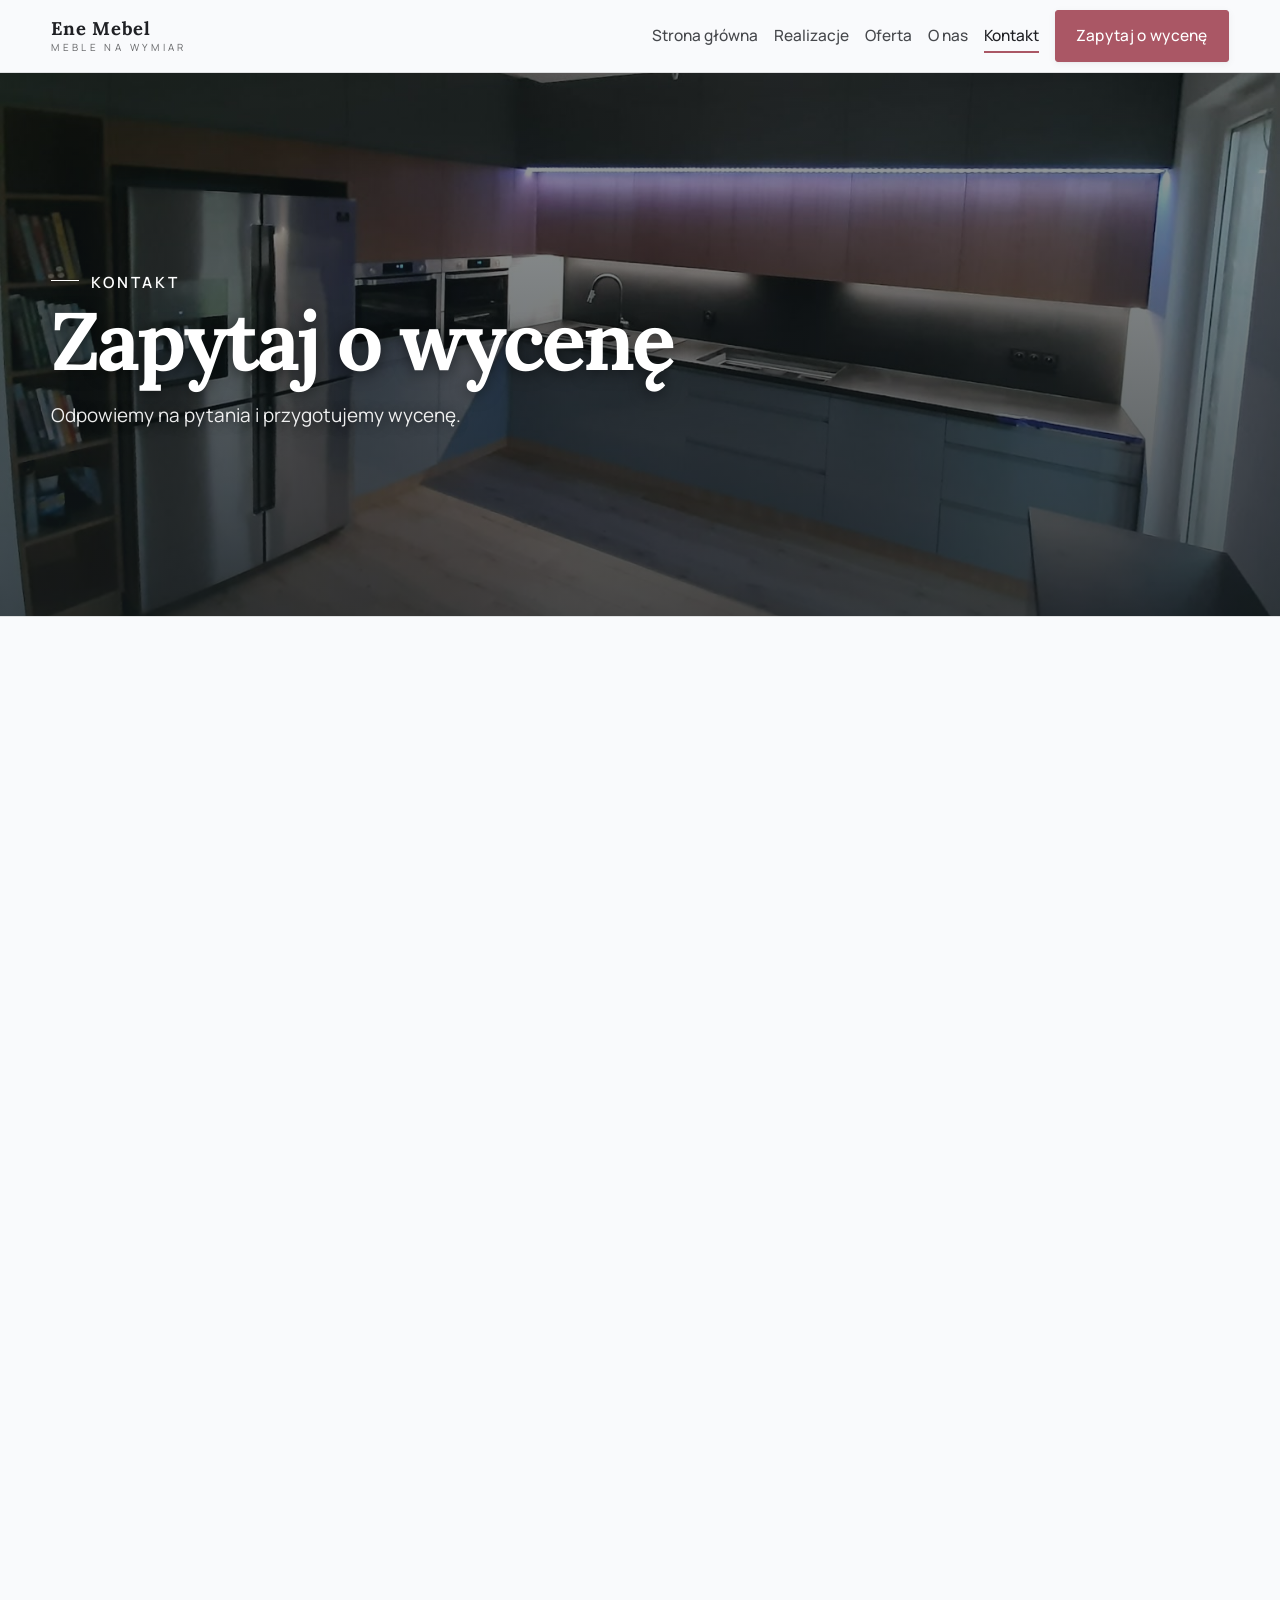
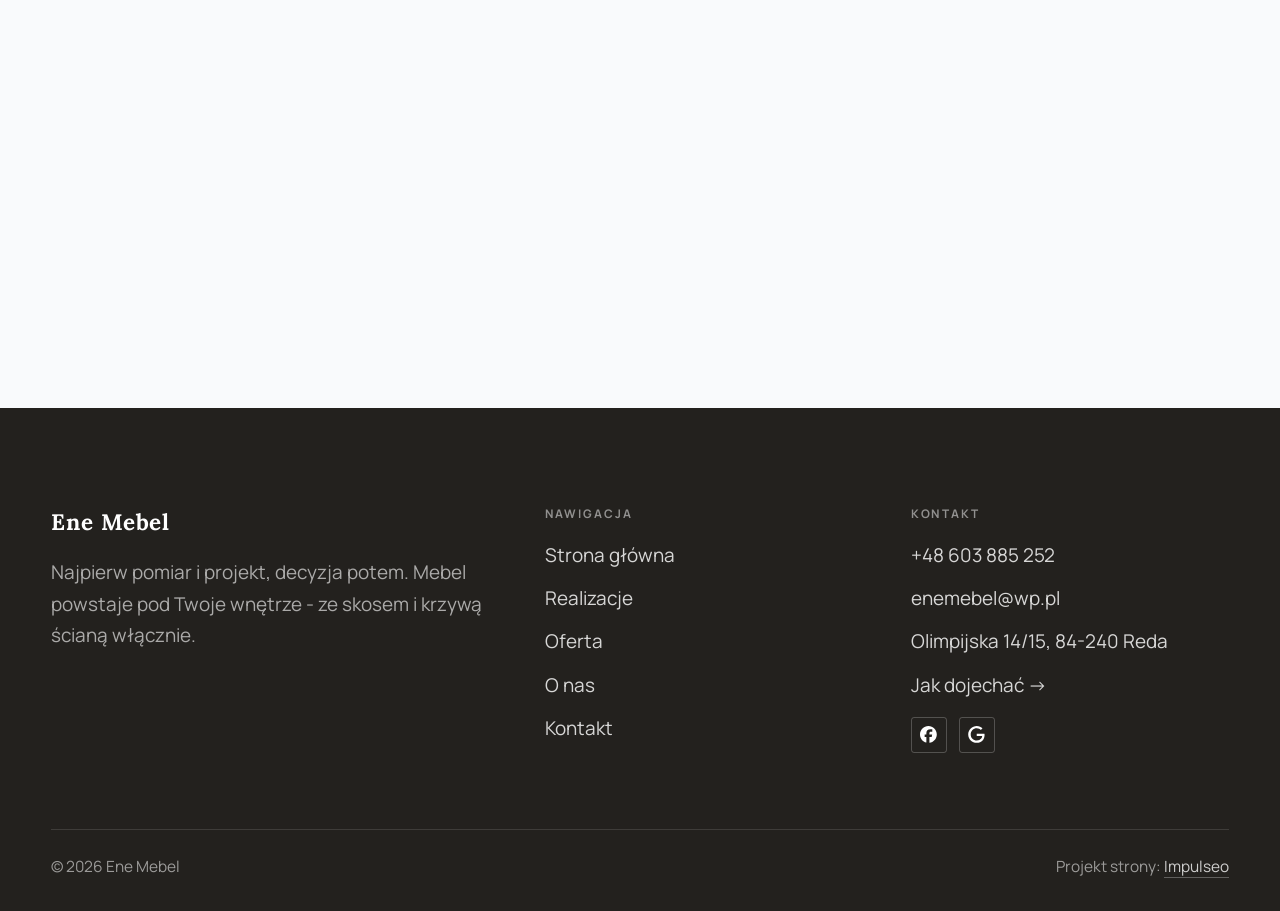
==== kontakt.html @ 464fe520 "Strona demo: ene-mebel" ====
<!DOCTYPE html>
<html lang="pl">
<head>
<meta charset="UTF-8">
<meta name="viewport" content="width=device-width, initial-scale=1.0">
<title>Kontakt - Ene Mebel</title>
<meta name="description" content="Kontakt Ene Mebel - Olimpijska 14/15, 84-240 Reda">
<link rel="canonical" href="https://kris20032.github.io/ene-mebel/kontakt.html">
<meta name="robots" content="noindex, nofollow">
<meta property="og:type" content="website">
<meta property="og:locale" content="pl_PL">
<meta property="og:site_name" content="Ene Mebel">
<meta property="og:title" content="Kontakt - Ene Mebel">
<meta property="og:description" content="Kontakt Ene Mebel - Olimpijska 14/15, 84-240 Reda">
<meta property="og:url" content="https://kris20032.github.io/ene-mebel/kontakt.html">
<meta property="og:image" content="https://kris20032.github.io/ene-mebel/img/og.jpg">
<meta property="og:image:width" content="1200">
<meta property="og:image:height" content="630">
<meta name="twitter:card" content="summary_large_image">
<link rel="preconnect" href="https://fonts.googleapis.com">
<link rel="preconnect" href="https://fonts.gstatic.com" crossorigin>
<link href="https://fonts.googleapis.com/css2?family=Lora:wght@500;600;700&family=Manrope:wght@400;500;600&display=swap" rel="stylesheet">
<link rel="stylesheet" href="assets/styles.css?v=919bf68e">
</head>
<body>

<header class="nav">
  <div class="wrap nav-inner">
    <a class="brand" href="index.html"><span class="name">Ene Mebel</span><span class="sub">Meble na wymiar</span></a>
    <nav class="nav-links">
      <a href="index.html">Strona główna</a>
      <a href="realizacje.html">Realizacje</a>
      <a href="oferta.html">Oferta</a>
      <a href="o-nas.html">O nas</a>
      <a href="kontakt.html" class="active" aria-current="page">Kontakt</a>
      <a href="kontakt.html" class="btn btn-accent">Zapytaj o wycenę</a>
    </nav>
    <button class="nav-toggle" aria-label="Menu"><span></span><span></span><span></span></button>
  </div>
</header>

<main>
<section class="pagehead">
  <img src="img/g4.jpg" alt="Ene Mebel - Zapytaj o wycenę" width="1556" height="1072" decoding="async">
  <div class="wrap">
    <span class="eyebrow">Kontakt</span>
    <h1>Zapytaj o wycenę</h1>
    <p>Odpowiemy na pytania i przygotujemy wycenę.</p>
  </div>
</section>
<section>
  <div class="wrap contact-grid">
    <div class="reveal">
      <span class="eyebrow">Dane kontaktowe</span>
      <h2 style="margin:var(--space-4) 0 var(--space-6)">Ene Mebel</h2>
      <div class="info-list">
        <div class="info-row"><div class="ic"><svg class="ico-tel" width="16" height="16" viewBox="0 0 24 24" fill="none" aria-hidden="true"><path d="M6.6 10.8a15.5 15.5 0 0 0 6.6 6.6l2.2-2.2a1 1 0 0 1 1-.24 11.4 11.4 0 0 0 3.6.58 1 1 0 0 1 1 1V20a1 1 0 0 1-1 1A17 17 0 0 1 3 4a1 1 0 0 1 1-1h3.5a1 1 0 0 1 1 1c0 1.25.2 2.46.58 3.6a1 1 0 0 1-.25 1l-2.23 2.2Z" fill="currentColor"/></svg></div><div><div class="lbl">Telefon</div><a class="val" href="tel:+48603885252">+48 603 885 252</a></div></div>
        <div class="info-row"><div class="ic"><svg class="ico-mail" width="16" height="16" viewBox="0 0 24 24" fill="none" aria-hidden="true"><rect x="3.2" y="5.5" width="17.6" height="13" rx="1.6" stroke="currentColor" stroke-width="1.6"/><path d="M4 7l8 6 8-6" stroke="currentColor" stroke-width="1.6" stroke-linecap="round" stroke-linejoin="round"/></svg></div><div><div class="lbl">E-mail</div><a class="val" href="mailto:enemebel@wp.pl">enemebel@wp.pl</a></div></div>
        <div class="info-row"><div class="ic"><svg class="ico-pin" width="16" height="16" viewBox="0 0 24 24" fill="none" aria-hidden="true"><path d="M12 21s7-6.1 7-11.5A7 7 0 0 0 5 9.5C5 14.9 12 21 12 21Z" stroke="currentColor" stroke-width="1.6" fill="none"/><circle cx="12" cy="9.5" r="2.4" fill="currentColor"/></svg></div><div><div class="lbl">Adres</div><div class="val">Olimpijska 14/15, 84-240 Reda</div></div></div>
      </div>
    </div>
    <div class="reveal">
      <form class="form" action="https://formsubmit.co/enemebel@wp.pl" method="POST">
        <input type="hidden" name="_subject" value="Zapytanie ze strony Ene Mebel">
        <input type="hidden" name="_captcha" value="false">
        <input type="hidden" name="_template" value="table">
        <div class="fld"><label for="name">Imię / firma</label><input id="name" name="name" type="text" placeholder="np. Jan Kowalski" required></div>
        <div class="fld"><label for="email">E-mail</label><input id="email" name="email" type="email" placeholder="adres@email.pl" required></div>
        <div class="fld"><label for="phone">Telefon</label><input id="phone" name="phone" type="tel" placeholder="+48 ..."></div>
        <div class="fld"><label for="msg">Czego dotyczy zapytanie?</label><textarea id="msg" name="message" placeholder="Napisz krótko, w czym możemy pomóc" required></textarea></div>
        <button type="submit" class="btn btn-accent" style="width:100%;justify-content:center">Wyślij zapytanie <span class="arr">→</span></button>
        <p class="note">Wiadomość trafi bezpośrednio do nas. Można też zadzwonić: +48 603 885 252.</p>
      </form>
    </div>
  </div>
</section>
<section style="padding-top:0">
  <div class="wrap reveal">
    <iframe class="map" title="Ene Mebel - Reda" src="https://maps.google.com/maps?q=54.60924%2C18.3630157&z=15&output=embed" loading="lazy" referrerpolicy="no-referrer-when-downgrade"></iframe>
  </div>
</section>
</main>

<footer>
  <div class="wrap">
    <div class="foot-grid">
      <div class="foot-brand">
        <div class="name">Ene Mebel</div>
        <p>Najpierw pomiar i projekt, decyzja potem. Mebel powstaje pod Twoje wnętrze - ze skosem i krzywą ścianą włącznie.</p>
      </div>
      <div class="foot-col">
        <h4>Nawigacja</h4>
        <a href="index.html">Strona główna</a>
        <a href="realizacje.html">Realizacje</a>
        <a href="oferta.html">Oferta</a>
        <a href="o-nas.html">O nas</a>
        <a href="kontakt.html">Kontakt</a>
      </div>
      <div class="foot-col">
        <h4>Kontakt</h4>
        <a href="tel:+48603885252">+48 603 885 252</a>
        <a href="mailto:enemebel@wp.pl">enemebel@wp.pl</a>
        <p>Olimpijska 14/15, 84-240 Reda</p>
        <a href="https://www.google.com/maps?cid=17151202691045481260" target="_blank" rel="noopener">Jak dojechać →</a>
      <div class="foot-soc">
        <a class="soc" href="https://www.facebook.com/enemebel/" target="_blank" rel="noopener" aria-label="Facebook - Ene Mebel"><svg viewBox="0 0 24 24" aria-hidden="true" focusable="false"><path d="M9.101 23.691v-7.98H6.627v-3.667h2.474v-1.58c0-4.085 1.848-5.978 5.858-5.978.401 0 .955.042 1.468.103a8.68 8.68 0 0 1 1.141.195v3.325a8.623 8.623 0 0 0-.653-.036 26.805 26.805 0 0 0-.733-.009c-.707 0-1.259.096-1.675.309a1.686 1.686 0 0 0-.679.622c-.258.42-.374.995-.374 1.752v1.297h3.919l-.386 2.103-.287 1.564h-3.246v8.245C19.396 23.238 24 18.179 24 12.044c0-6.627-5.373-12-12-12s-12 5.373-12 12c0 5.628 3.874 10.35 9.101 11.647Z" fill="currentColor"/></svg></a>
        <a class="soc" href="https://www.google.com/maps?cid=17151202691045481260" target="_blank" rel="noopener" aria-label="Google - Ene Mebel"><svg viewBox="0 0 24 24" aria-hidden="true" focusable="false"><path d="M12.48 10.92v3.28h7.84c-.24 1.84-.853 3.187-1.787 4.133-1.147 1.147-2.933 2.4-6.053 2.4-4.827 0-8.6-3.893-8.6-8.72s3.773-8.72 8.6-8.72c2.6 0 4.507 1.027 5.907 2.347l2.307-2.307C18.747 1.44 16.133 0 12.48 0 5.867 0 .307 5.387.307 12s5.56 12 12.173 12c3.573 0 6.267-1.173 8.373-3.36 2.16-2.16 2.84-5.213 2.84-7.667 0-.76-.053-1.467-.173-2.053H12.48z" fill="currentColor"/></svg></a>
      </div>
      </div>
    </div>
    <div class="foot-bot">
      <span>© 2026 Ene Mebel</span>
      <span>Projekt strony: <a class="foot-credit" href="https://impulseo.pl" target="_blank" rel="noopener">Impulseo</a></span>
    </div>
  </div>
</footer>
<div class="sticky-reserve"><a class="sr-book" href="kontakt.html">Zapytaj o wycenę</a><a class="sr-call" href="tel:+48603885252" aria-label="Zadzwoń"><svg class="ico-tel" width="16" height="16" viewBox="0 0 24 24" fill="none" aria-hidden="true"><path d="M6.6 10.8a15.5 15.5 0 0 0 6.6 6.6l2.2-2.2a1 1 0 0 1 1-.24 11.4 11.4 0 0 0 3.6.58 1 1 0 0 1 1 1V20a1 1 0 0 1-1 1A17 17 0 0 1 3 4a1 1 0 0 1 1-1h3.5a1 1 0 0 1 1 1c0 1.25.2 2.46.58 3.6a1 1 0 0 1-.25 1l-2.23 2.2Z" fill="currentColor"/></svg></a></div>
<div class="demo-wazne" data-do="2026-10-04" data-cykl="3" hidden><svg class="dw-ico" width="13" height="13" viewBox="0 0 24 24" fill="none" aria-hidden="true"><circle cx="12" cy="12" r="8.6" stroke="currentColor" stroke-width="1.8"/><path d="M12 7.2V12l3.3 2" stroke="currentColor" stroke-width="1.8" stroke-linecap="round"/></svg><span class="dw-txt"></span></div>

<script src="assets/main.js"></script>
</body>
</html>
---- assets/styles.css ----
/* ============================================================
   STOLBASZ — premium, architektoniczny B2B fit-out
   Jasna paleta, zero brązu. System wg premium-web-craft.
   Projekt strony: Impulseo (impulseo.pl)
   ============================================================ */

:root{
  /* PALETA — jasna, architektoniczna, chłodna */
  --paper:#F3F1EC;          /* główne tło */
  --paper-2:#E6E3DB;        /* sekcje alternatywne (chłodny jasny szary) */
  --paper-3:#E6E3DB;        /* delikatne wypełnienia */
  --ink:#23211E;            /* tekst główny — chłodny grafit */
  --ink-soft:#43403A;       /* nagłówki drugorzędne */
  --muted:#87837A;          /* tekst poboczny */
  --line:rgba(35,33,30,.12);/* hairline */
  --accent:#8A6B3C;         /* stonowany petrol-slate — jedyny akcent */
  --accent-d:#6E5430;
  --accent-soft:rgba(138,107,60,.10);
  --dark:#23211E;           /* sekcje ciemne (stopka/CTA) */

  /* HOVER ZDJĘĆ — JEDEN standard dla całego silnika (decyzja K. 04.08.2026, artefakt z wariantami).
     AKTUALNE (K.+Szymon 09.08.2026, wybór z artefaktu 6 wariantów): zoom 1.05 przy 1.4s -
     przy tak długim czasie mocniejszy kadr NIE skacze, tylko „oddycha". Poprzedni standard
     (1.02 / .55s z 04.08) odbierany jako dynamiczny i szybki.
     Spoczynek lekko przygaszony, ale TYLKO tam, gdzie jest mysz (@media hover:hover) —
     na telefonie zdjęcia zostają w pełnej jasności. */
  --img-zoom:1.05;                   /* K.+Szymon 09.08: wariant F z artefaktu porównawczego */
  --img-rest:brightness(.95) saturate(.99);
  --img-hot:brightness(1.06) saturate(1.05);
  --img-dur:1.4s;                    /* K.+Szymon 09.08 (wariant F): powoli = elegancko */
  --img-ease:cubic-bezier(.16,.84,.44,1);  /* miękki ogon, efekt „oddychania" */

  /* ODSTĘPY — skala 4/8 */
  --space-1:4px; --space-2:8px; --space-3:12px; --space-4:16px; --space-5:24px;
  --space-6:32px; --space-7:48px; --space-8:64px; --space-9:96px; --space-10:128px;

  /* TYPOGRAFIA — fluid clamp() (skala podbita 16.07.2026: większe, czytelniejsze litery — uwaga Adama) */
  --text-sm:clamp(.9rem,.87rem + .12vw,1rem);
  --text-base:clamp(1.08rem,1.04rem + .18vw,1.2rem);
  --text-lg:clamp(1.24rem,1.15rem + .34vw,1.44rem);
  --text-h3:clamp(1.34rem,1.22rem + .55vw,1.66rem);
  --text-h2:clamp(2.1rem,1.66rem + 2.1vw,3.1rem);
  --text-h1:clamp(2.9rem,2.1rem + 4vw,5.1rem);

  /* PROMIENIE — architektoniczne, raczej ostre */
  --r-sm:3px; --r-md:6px; --r-lg:10px;

  /* RUCH */
  --ease:cubic-bezier(.25,.46,.45,.94); --dur:.24s;

  /* CIENIE — miękkie, warstwowe */
  --sh-sm:0 1px 2px rgba(16,24,32,.04), 0 2px 8px rgba(16,24,32,.05);
  --sh-md:0 2px 6px rgba(16,24,32,.05), 0 12px 28px -8px rgba(16,24,32,.12);
  --sh-lg:0 6px 14px rgba(16,24,32,.07), 0 26px 56px -18px rgba(16,24,32,.22);

  --hairline:1px solid var(--line);

  --font-display:'Lora',serif;
  --font-body:'Manrope',sans-serif;
}

*{box-sizing:border-box;margin:0;padding:0}
html{scroll-behavior:smooth}
body{
  font-family:var(--font-body);
  font-size:var(--text-base);
  line-height:1.65;
  color:var(--ink);
  background:var(--paper);
  -webkit-font-smoothing:antialiased;
  text-rendering:optimizeLegibility;
}
img{max-width:100%;height:auto;display:block}  /* height:auto = width/height z atrybutów trzyma proporcje (TOP#12) */
a{color:inherit;text-decoration:none}

.wrap{width:min(92%,1180px);margin-inline:auto}
section{padding-block:clamp(52px,6.5vw,96px)}

h1,h2,h3{font-family:var(--font-display);font-weight:700;line-height:1.08;letter-spacing:-.02em;color:var(--ink)}
h1{font-size:var(--text-h1);letter-spacing:-.035em}
h2{font-size:var(--text-h2);letter-spacing:-.025em}
h3{font-size:var(--text-h3)}
/* MIARA — długość wiersza. WCAG 2.2 SC 1.4.8: max 80 znaków; Butterick: 45–90.
   68ch daje realnie 72–78 znaków polskiego tekstu, czyli z zapasem pod granicą.
   Wcześniej limit miał TYLKO <p> — <li>, <blockquote> i <dd> nie miały żadnego,
   i to jedyny powód, dla którego 23 bloki na dwóch oddanych stronach jadą po
   83–106 znaków w wierszu (pomiar 07.08.2026, bramka `miara`).
   ⚠️ Listy i definicje ograniczamy TYLKO bez klasy: `ul`/`ol` z klasą to u nas
   układ (siatki kafli, menu), a nie tekst ciągły — tam miarę wyznacza układ. */
/* 60ch, nie 68ch (K. 10.08): po zmianie fontów na węższe kroje (DM Sans i spółka)
   w 68ch mieściło się ~90 znaków - bramka pikselowa słusznie zgłaszała przekroczenie
   granicy 80. Pomiar na żywej przeglądarce: 60ch = 90 znaków, 53ch = ~78 znaków, czyli normę WCAG 1.4.8. */
:root{ --miara:53ch }
p{max-width:min(100%,var(--miara))}
blockquote,
ul:not([class])>li, ol:not([class])>li,
dl:not([class])>dd{max-width:min(100%,var(--miara))}

/* ⚠️ Świadomie BEZ wyjątku `.tile p,.card p,.svc p{max-width:none}`, choć nasuwa się sam:
   te akapity BYŁY już ograniczone (stare `p{max-width:65ch}`), więc „wyjątek" nie odblokowałby
   niczego nowego — tylko ROZLUŹNIŁ stan sprzed zmiany na wszystkich demach naraz.
   `figcaption` żadna z reguł wyżej nie dotyczy, więc też nie potrzebuje zwolnienia. */

/* ŁAMANIE. `balance` wyrównuje długości wierszy w nagłówku, `pretty` pilnuje ostatniego
   wiersza akapitu, żeby nie został w nim jeden wyraz. Obsługiwane od Chrome 117 /
   Safari 17.5; starsze przeglądarki po prostu ignorują tę własność.
   `text-wrap:pretty` nie występowało dotąd ANI RAZ w silniku ani w repo klientów. */
h1,h2,h3,.lead,.lede{text-wrap:balance}
p,li,blockquote,dd{text-wrap:pretty}

.eyebrow{
  font-family:var(--font-body);
  font-size:var(--text-sm);
  font-weight:600;
  letter-spacing:.18em;
  text-transform:uppercase;
  color:var(--accent);
  display:inline-flex;align-items:center;gap:var(--space-3);
}
/* flex:none + margin-top = kreska trzyma się PIERWSZEJ linii. Wcześniej align-items:center
   centrowało ją względem całego bloku i przy zawinięciu (długi kicker typu
   „…WNĘTRZ · LESZNO · OD 2019") druga linia lądowała z brzydkim wcięciem. */
.eyebrow{align-items:flex-start}
.eyebrow>*,.eyebrow{text-wrap:balance}   /* dlugi kicker lamal sie na sierote typu samo „2019" w drugiej linii */
.eyebrow::before{content:"";width:28px;height:1px;background:var(--accent);display:inline-block;flex:none;margin-top:.62em}

.muted{color:var(--muted)}
.lead{font-size:var(--text-lg);line-height:1.55;color:var(--ink-soft);max-width:50ch}

/* ---------- BUTTONS ---------- */
.btn{
  display:inline-flex;align-items:center;gap:var(--space-2);
  font-weight:600;font-size:var(--text-sm);letter-spacing:.02em;
  padding:var(--space-4) var(--space-6);
  border-radius:var(--r-sm);
  transition:transform var(--dur) var(--ease),box-shadow var(--dur) var(--ease),background var(--dur) var(--ease);
  cursor:pointer;border:1px solid transparent;
}
.btn-accent{background:var(--accent);color:#fff;box-shadow:var(--sh-sm)}
.btn-accent:hover{background:var(--accent-d);transform:translateY(-2px);box-shadow:var(--sh-md)}
.btn-accent:active{transform:translateY(0);box-shadow:var(--sh-sm)}
.btn-ghost{background:transparent;color:var(--ink);border-color:var(--line)}
.btn-ghost:hover{border-color:var(--accent);color:var(--accent);transform:translateY(-2px)}
.btn-light{background:#fff;color:var(--ink);box-shadow:var(--sh-sm)}
.btn-light:hover{transform:translateY(-2px);box-shadow:var(--sh-md)}
.btn .arr{transition:transform var(--dur) var(--ease)}
.btn:hover .arr{transform:translateX(4px)}

/* ---------- NAV ---------- */
.nav{
  position:sticky;top:0;z-index:50;
  background:color-mix(in srgb,var(--paper) 88%,transparent);
  backdrop-filter:saturate(140%) blur(10px);
  border-bottom:var(--hairline);
}
.nav-inner{display:flex;align-items:center;justify-content:space-between;gap:var(--space-5);height:72px}
/* ANTY-NACHODZENIE (K. 05.08.2026): długa nazwa firmy + przycisk z pełnym numerem nie mieściły się w pasku
   i flex ściskał linki PONIŻEJ ich treści - "Kontakt" wchodził na ramkę "Zadzwoń +48 ...". Teraz ustępuje
   nazwa marki (skrót wielokropkiem), a menu i przycisk nigdy się nie kurczą ani nie zachodzą na siebie. */
.brand{display:flex;flex-direction:column;line-height:1;min-width:0;flex:0 1 auto}
.brand .name{font-family:var(--font-display);font-weight:800;font-size:1.35rem;letter-spacing:.04em;white-space:nowrap;overflow:hidden;text-overflow:ellipsis}
.brand .sub{font-size:.62rem;letter-spacing:.34em;text-transform:uppercase;color:var(--muted);margin-top:5px;white-space:nowrap;overflow:hidden;text-overflow:ellipsis}
.nav-links{display:flex;align-items:center;gap:var(--space-6);flex:0 0 auto}
.nav-links a{font-size:var(--text-sm);font-weight:500;color:var(--ink-soft);position:relative;padding-block:4px;white-space:nowrap;transition:color var(--dur) var(--ease)}
.nav-links a::after{content:"";position:absolute;left:0;bottom:0;width:0;height:1.5px;background:var(--accent);transition:width var(--dur) var(--ease)}
.nav-links a:hover,.nav-links a.active{color:var(--ink)}
.nav-links a:hover::after,.nav-links a.active::after{width:100%}
.nav-links .btn{padding:var(--space-2) var(--space-5)}
/* przyciski w nav: właściwy kolor (przebij .nav-links a) + bez podkreślenia */
.nav-links a.btn-accent{color:#fff}
.nav-links a.btn-ghost,.nav-links a.btn-light{color:var(--ink)}
/* CTA w pasku: NIE podkreślenie spod linków menu, ale ten sam przelatujący błysk,
   co na wszystkich innych przyciskach (zgłoszenie K. 13.08.2026 - „na hero jest efekt
   światła przechodzącego przez przycisk, na navbarze go nie ma, a mają być identyczne").
   Reguła `.nav-links a::after` jest silniejsza od `.btn::after`, więc trzeba jej
   geometrię wyzerować i wpisać połysk z nazwy - samo `display:none` gasiło efekt. */
.nav-links a.btn::after{
  display:block;content:"";position:absolute;inset:0;z-index:-1;pointer-events:none;
  width:auto;height:auto;border-radius:inherit;   /* kasuje geometrię podkreślenia (width:0;height:1.5px) */
  background:linear-gradient(100deg,transparent 32%,rgba(255,255,255,.20) 50%,transparent 68%);
  translate:-120% 0}
@media (prefers-reduced-motion:no-preference){
  .nav-links a.btn:hover::after{translate:120% 0;transition:translate .75s var(--mt-ease,cubic-bezier(.16,.84,.44,1))}
}
.nav-toggle{display:none;background:none;border:none;cursor:pointer;flex-direction:column;gap:5px;padding:8px}
.nav-toggle span{width:24px;height:2px;background:var(--ink);transition:var(--dur)}
/* Ciasny zakres MIĘDZY menu mobilnym a pełnym pulpitem: zbijamy odstępy i nazwę marki,
   żeby wszystko zmieściło się naturalnie, zanim w ogóle dojdzie do skracania wielokropkiem. */
@media(max-width:1280px) and (min-width:921px){
  .nav-links{gap:var(--space-4)}
  .nav-links .btn{padding:var(--space-2) var(--space-4)}
  .brand .name{font-size:1.15rem}
}

/* ---------- HERO (split) ---------- */
.hero{position:relative;overflow:hidden;border-bottom:var(--hairline)}
.hero-grid{display:grid;grid-template-columns:1.05fr .95fr;gap:clamp(24px,4vw,60px);align-items:center;
  padding-block:clamp(36px,4.5vw,64px)}
.hero-copy .eyebrow{margin-bottom:var(--space-5)}
.hero-copy h1{margin-bottom:var(--space-5)}
.hero-copy .lead{margin-bottom:var(--space-7)}
.hero-actions{display:flex;flex-wrap:wrap;gap:var(--space-4)}
.hero-art{position:relative;aspect-ratio:4/3;border-radius:var(--r-lg);overflow:hidden;box-shadow:var(--sh-lg)}
.hero-art img{width:100%;height:100%;object-fit:cover}
.hero-art::after{content:"";position:absolute;inset:0;background:linear-gradient(180deg,transparent 55%,rgba(18,24,28,.28))}
.hero-badge{position:absolute;left:var(--space-5);bottom:var(--space-5);z-index:2;
  background:rgba(252,252,251,.94);backdrop-filter:blur(4px);
  border-radius:var(--r-md);padding:var(--space-4) var(--space-5);box-shadow:var(--sh-md);max-width:78%}
.hero-badge strong{display:block;font-family:var(--font-display);font-size:1rem;letter-spacing:-.01em}
.hero-badge span{font-size:var(--text-sm);color:var(--muted)}

/* ---------- HERO duży / kinowy (strona główna) ---------- */
.hero-cine{position:relative;min-height:clamp(560px,82vh,840px);min-height:clamp(560px,82svh,840px);display:flex;align-items:center;overflow:hidden;border-bottom:var(--hairline)}
.hero-cine>img{position:absolute;inset:0;width:100%;height:100%;object-fit:cover;z-index:0}
.hero-cine::after{content:"";position:absolute;inset:0;z-index:1;
  background:linear-gradient(95deg,rgba(13,18,23,.86) 0%,rgba(13,18,23,.64) 32%,rgba(13,18,23,.24) 62%,rgba(13,18,23,.04) 100%)}
.hero-cine .wrap{position:relative;z-index:2;padding-block:var(--space-8)}
.hero-cine .hero-copy{max-width:660px}
.hero-cine .eyebrow{color:#fff;margin-bottom:var(--space-5)}
.hero-cine .eyebrow::before{background:#fff}
.hero-cine h1{color:#fff;margin-bottom:var(--space-5);font-size:clamp(2.9rem,2rem + 4.4vw,5.2rem);text-wrap:balance}
.hero-cine .lead{color:rgba(255,255,255,.92);max-width:48ch;margin-bottom:var(--space-7)}
.hero-cine .hero-actions{display:flex;flex-wrap:wrap;gap:var(--space-4)}
/* NISKIE OKNO (laptop z dokiem i paskami przeglądarki ma ~700-780 px wysokości widoku):
   H1 do 5.2rem + długi lead nie mieściły się i przyciski wypadały POD krawędź ekranu -
   klient widział stronę bez ani jednego CTA. Skalujemy w dół, zamiast przycinać treść. */
@media(min-width:821px) and (max-height:820px){
  .hero-cine{min-height:clamp(520px,94svh,780px)}
  .hero-cine .wrap{padding-block:var(--space-6)}
  .hero-cine h1{font-size:clamp(2.2rem,1.5rem + 2.6vw,3.6rem);margin-bottom:var(--space-4)}
  .hero-cine .eyebrow{margin-bottom:var(--space-4)}
  .hero-cine .lead{margin-bottom:var(--space-5);max-width:44ch}
}
@media(max-width:680px){
  .hero-cine{min-height:clamp(520px,76vh,640px);min-height:clamp(520px,76svh,640px);align-items:flex-end}
  .hero-cine::after{background:linear-gradient(0deg,rgba(13,18,23,.9) 6%,rgba(13,18,23,.45) 55%,rgba(13,18,23,.25) 100%)}
  .hero-cine .wrap{padding-bottom:var(--space-9)}
  /* TELEFON (~90% oglądających): lead potrafił zająć 8 linii i zepchnąć CTA poza pierwszy ekran.
     Zwężamy interlinię i skalę - treści nie ucinamy, bo to ona sprzedaje. */
  .hero-cine .lead{font-size:.98rem;line-height:1.5;margin-bottom:var(--space-5)}
  .hero-cine .eyebrow{font-size:.72rem;letter-spacing:.13em;margin-bottom:var(--space-4)}
  .hero-cine .eyebrow::before{width:20px}
  .hero-cine h1{margin-bottom:var(--space-4)}
}

/* full-bleed hero variant (podstrony) */
.pagehead{position:relative;min-height:46vh;min-height:46svh;display:flex;align-items:flex-end;overflow:hidden;border-bottom:var(--hairline)}
.pagehead img{position:absolute;inset:0;width:100%;height:100%;object-fit:cover}
/* 10.08.2026 (decyzja K.): mocniejsze przyciemnienie + cień pod tekstem. Bramka mierzyła na
   nagłówkach podstron 3,38-3,43:1 przy wymaganych 4,5 — jasne zdjęcie (hala, śnieg, niebo)
   podchodziło pod biały tekst. Zdjęcia klientów są różne, więc kontrast musi dawać WARSTWA,
   a nie szczęśliwy dobór kadru. */
.pagehead::after{content:"";position:absolute;inset:0;background:linear-gradient(180deg,rgba(18,24,28,.40),rgba(18,24,28,.76))}
.pagehead .wrap{position:relative;z-index:2;padding-block:var(--space-9);color:#fff}
.pagehead h1{color:#fff;max-width:18ch;text-shadow:0 2px 16px rgba(0,0,0,.55)}
.pagehead .eyebrow{color:#fff}
.pagehead .eyebrow::before{background:#fff}
.pagehead p{color:rgba(255,255,255,.92);margin-top:var(--space-4);max-width:54ch;text-shadow:0 1px 12px rgba(0,0,0,.5)}

/* ---------- STRIP (pasek skrótów / liczby) ---------- */
.strip{background:var(--dark);color:#fff}
/* PASEK HASEŁ — standard 04.08.2026 (decyzja K.): 5 haseł w JEDNYM rzędzie, tekst WYŚRODKOWANY,
   węższe marginesy boczne niż reszta strony (pasek ma iść szerzej), równe wysokości kolumn. */
.strip .wrap{width:min(96%,1440px);display:grid;grid-template-columns:repeat(5,1fr);
  gap:var(--space-5);padding-block:var(--space-7);align-items:stretch}
.strip .item .k{font-family:var(--font-display);font-size:clamp(1.05rem,.82rem + .85vw,1.55rem);
  font-weight:800;letter-spacing:-.02em;color:#fff;line-height:1.18;text-wrap:balance}
.strip .item .v{font-size:var(--text-sm);color:rgba(255,255,255,.66);margin-top:var(--space-2);line-height:1.4}
.strip .item{border-left:2px solid var(--accent);padding-inline:var(--space-4);
  text-align:center;display:flex;flex-direction:column;justify-content:center}
/* liczba kolumn = liczba haseł, żeby ostatnie nie zostawało samo w drugim rzędzie.
   Klasę n-N nadaje multipage.py; domyślnie (bez klasy) pasek jest 5-kolumnowy. */
.strip.n-2 .wrap{grid-template-columns:repeat(2,1fr)}
.strip.n-3 .wrap{grid-template-columns:repeat(3,1fr)}
.strip.n-4 .wrap{grid-template-columns:repeat(4,1fr);gap:var(--space-6)}
.strip.n-4 .item .k{font-size:clamp(1.3rem,1rem + 1.1vw,2rem)}
.strip.n-6 .wrap{grid-template-columns:repeat(6,1fr);gap:var(--space-4)}
.strip.n-6 .item .k{font-size:clamp(.98rem,.8rem + .7vw,1.35rem)}
/* równe łamanie: zamiast "długa linia + jedno słowo" obie linie zbliżonej długości */
.strip .item .k{text-wrap:balance}

/* ---------- SECTION HEAD ---------- */
.head{max-width:48rem;margin-bottom:var(--space-8)}
.head.center{margin-inline:auto;text-align:center}
.head .eyebrow{margin-bottom:var(--space-4)}
.head h2{margin-bottom:var(--space-4)}
.head p{color:var(--muted);font-size:var(--text-lg);line-height:1.55}
.head.center p{margin-inline:auto}

/* ---------- INTRO SPLIT ---------- */
.split{display:grid;grid-template-columns:.92fr 1.08fr;gap:clamp(28px,5vw,80px);align-items:center}
.split.rev{grid-template-columns:1.08fr .92fr}
.split.rev .split-art{order:-1}
.split-art{position:relative;aspect-ratio:5/4;border-radius:var(--r-lg);overflow:hidden;box-shadow:var(--sh-lg)}
.split-art img{width:100%;height:100%;object-fit:cover}
.split-copy h2{margin-bottom:var(--space-5)}
.split-copy p+p{margin-top:var(--space-4)}
.split-copy .btn{margin-top:var(--space-6)}

/* ---------- SERVICES (zakres) ---------- */
.svc-grid{display:grid;grid-template-columns:repeat(auto-fit,minmax(280px,1fr));gap:var(--space-5)}
.svc{background:#fff;border:var(--hairline);border-radius:var(--r-md);padding:var(--space-7) var(--space-6);
  transition:transform var(--dur) var(--ease),box-shadow var(--dur) var(--ease),border-color var(--dur) var(--ease);
  position:relative;overflow:hidden}
.svc::before{content:"";position:absolute;left:0;top:0;width:3px;height:0;background:var(--accent);transition:height var(--dur) var(--ease)}
.svc:hover{transform:translateY(-4px);box-shadow:var(--sh-md);border-color:transparent}
.svc:hover::before{height:100%}
.svc .ic{font-family:var(--font-display);font-size:.8rem;font-weight:700;letter-spacing:.12em;color:var(--accent);margin-bottom:var(--space-4)}
.svc h3{margin-bottom:var(--space-3);font-size:1.22rem}
.svc p{color:var(--muted);font-size:var(--text-base);line-height:1.6}

/* big detailed service rows */
.svc-row{display:grid;grid-template-columns:.8fr 1.2fr;gap:clamp(20px,4vw,60px);align-items:center;padding-block:var(--space-8)}
.svc-row+.svc-row{border-top:var(--hairline)}
.svc-row.rev{grid-template-columns:1.2fr .8fr}
/* Naprzemienny układ wierszy oferty: co drugi wiersz ma zdjęcie po PRAWEJ.
   Było `order:-1` — martwy kod, bo zdjęcie i tak jest pierwszym dzieckiem w HTML,
   więc wszystkie wiersze wyglądały identycznie (zdjęcie zawsze z lewej), a `rev`
   zmieniało tylko szerokość kolumn. Znalezione 29.07.2026 przy różnicowaniu kierunków
   animacji (pomiar pozycji: art.mid 390/502 przy row.mid 756 — zawsze lewa strona). */
.svc-row.rev .svc-row-art{order:2}
.svc-row-art{aspect-ratio:4/3;border-radius:var(--r-md);overflow:hidden;box-shadow:var(--sh-md)}
.svc-row-art img{width:100%;height:100%;object-fit:cover}
.svc-row h3{font-size:1.5rem;margin-bottom:var(--space-4)}
.svc-row .num{font-family:var(--font-display);font-size:.85rem;font-weight:700;letter-spacing:.14em;color:var(--accent);display:block;margin-bottom:var(--space-3)}
.svc-row ul{list-style:none;margin-top:var(--space-4);display:flex;flex-direction:column;gap:var(--space-2)}
.svc-row li{position:relative;padding-left:var(--space-5);color:var(--muted);font-size:var(--text-base)}
.svc-row li::before{content:"";position:absolute;left:0;top:.62em;width:8px;height:1px;background:var(--accent)}

/* ---------- GALLERY (realizacje) ---------- */
.gallery{display:grid;grid-template-columns:repeat(12,1fr);gap:var(--space-4);grid-auto-rows:200px}
/* GALERIA MASONRY — pionowe zdjęcia (portrety beauty/wellness) bez przycinania: kolumny, height auto */
.gallery-masonry{column-count:3;column-gap:var(--space-4)}
@media(max-width:900px){.gallery-masonry{column-count:2}}
@media(max-width:560px){.gallery-masonry{column-count:1}}
.gallery-masonry .m-tile{break-inside:avoid;margin:0 0 var(--space-4);padding:0;position:relative;overflow:hidden;border-radius:var(--r-md);border:1px solid var(--line)}
.gallery-masonry .m-tile img{width:100%;height:auto;display:block}
.gallery-masonry .m-tile .cap{position:absolute;left:0;right:0;bottom:0;padding:var(--space-4);color:#fff;background:linear-gradient(0deg,rgba(0,0,0,.55),transparent);font-size:var(--text-sm)}
.gallery-masonry .m-tile .cap small{display:block;font-weight:400;opacity:.78;letter-spacing:.04em;text-transform:uppercase;font-size:.66rem;margin-top:3px}
.tile{position:relative;overflow:hidden;border-radius:var(--r-md);box-shadow:var(--sh-sm);
  transition:transform var(--dur) var(--ease),box-shadow var(--dur) var(--ease)}
.tile img{width:100%;height:100%;object-fit:cover;
  transition:transform var(--img-dur) var(--img-ease),filter var(--img-dur) var(--img-ease)}
.tile:hover{box-shadow:var(--sh-md)}
.tile .cap{position:absolute;left:0;right:0;bottom:0;padding:var(--space-5) var(--space-4) var(--space-4);
  /* mocniejszy spad + cien pod tekstem: na JASNYCH zdjeciach klienta (biale fronty, sciany)
     slaby gradient dawal kontrast ~1.5:1 zamiast wymaganych 3.6:1 (bramka wygladu, 10.08.2026) */
  background:linear-gradient(transparent 10%,rgba(18,24,28,.55) 40%,rgba(18,24,28,.88) 68%,rgba(18,24,28,.99));color:#fff;
  text-shadow:0 1px 2px rgba(0,0,0,.85),0 2px 10px rgba(0,0,0,.55);
  font-size:var(--text-sm);font-weight:600;letter-spacing:.01em;
  opacity:0;transform:translateY(8px);transition:var(--dur) var(--ease)}
.tile:hover .cap{opacity:1;transform:translateY(0)}
.tile .cap small{display:block;font-weight:400;opacity:.78;letter-spacing:.04em;text-transform:uppercase;font-size:.66rem;margin-top:3px}
/* bento spans */
.t-wide{grid-column:span 6}
.t-tall{grid-column:span 6;grid-row:span 2}
.t-std{grid-column:span 6}
.t-third{grid-column:span 4}
.t-two3{grid-column:span 8}

/* ---------- TRUST / WIARYGODNOŚĆ ---------- */
.trust{background:var(--paper-2)}
.trust-grid{display:grid;grid-template-columns:repeat(auto-fit,minmax(240px,1fr));gap:var(--space-5);margin-top:var(--space-7)}
.trust-card{background:#fff;border-radius:var(--r-md);padding:var(--space-7) var(--space-6);box-shadow:var(--sh-sm);border-top:3px solid var(--accent)}
.trust-card .big{font-family:var(--font-display);font-size:clamp(1.8rem,1.3rem + 1.6vw,2.6rem);font-weight:800;letter-spacing:-.02em;color:var(--ink);line-height:1}
.trust-card h3{font-size:1.12rem;margin:var(--space-3) 0 var(--space-2)}
.trust-card p{color:var(--muted);font-size:var(--text-base);line-height:1.55}

/* ---------- CTA band ---------- */
.cta{background:var(--dark);color:#fff;position:relative;overflow:hidden}
/* telefon w CTA: na ciemnym tle biały (domyślnie), rodziny z JASNYM tłem CTA
   nadpisują to u siebie - wcześniej kolor siedział w stylu inline i wygrywał z rodziną. */
.cta .btn-ghost-cta{color:#fff;border-color:rgba(255,255,255,.3)}
.cta .wrap{display:grid;grid-template-columns:1.4fr .6fr;gap:var(--space-7);align-items:center;position:relative;z-index:2}
.cta h2{color:#fff;max-width:20ch}
.cta p{color:rgba(255,255,255,.74);margin-top:var(--space-4)}
.cta-actions{display:flex;flex-direction:column;gap:var(--space-3);align-items:flex-start}
.cta::before{content:"";position:absolute;right:-80px;top:-80px;width:360px;height:360px;border-radius:50%;
  background:radial-gradient(circle,var(--accent-soft),transparent 70%)}

/* ---------- CONTACT ---------- */
.contact-grid{display:grid;grid-template-columns:.85fr 1.15fr;gap:clamp(28px,4vw,56px);align-items:start}
.info-list{display:flex;flex-direction:column;gap:var(--space-2)}
.info-row{display:flex;gap:var(--space-4);align-items:flex-start;padding-block:var(--space-4);border-bottom:var(--hairline)}
.info-row .ic{flex:none;width:42px;height:42px;display:grid;place-items:center;border-radius:50%;
  background:var(--accent-soft);color:var(--accent);font-size:1.05rem}
.info-row .lbl{font-size:.72rem;letter-spacing:.14em;text-transform:uppercase;color:var(--muted)}
.info-row .val{font-weight:600;font-size:var(--text-base);margin-top:2px}
.info-row a.val:hover{color:var(--accent)}
.map{border:none;border-radius:var(--r-lg);box-shadow:var(--sh-md);width:100%;height:100%;min-height:380px;filter:grayscale(.2) contrast(1.02)}
.form{background:#fff;border:var(--hairline);border-radius:var(--r-lg);padding:clamp(24px,3vw,40px);box-shadow:var(--sh-sm)}
.form .fld{margin-bottom:var(--space-5)}
.form label{display:block;font-size:var(--text-sm);font-weight:600;margin-bottom:var(--space-2)}
.form input,.form textarea{width:100%;font-family:inherit;font-size:var(--text-base);color:var(--ink);
  padding:var(--space-4);border:var(--hairline);border-radius:var(--r-sm);background:var(--paper);transition:border-color var(--dur)}
.form input:focus,.form textarea:focus{outline:none;border-color:var(--accent);background:#fff}
.form textarea{resize:vertical;min-height:120px}
.form .note{font-size:var(--text-sm);color:var(--muted);margin-top:var(--space-3)}

/* ---------- FOOTER ---------- */
footer{background:var(--dark);color:#fff;padding-block:var(--space-9) var(--space-6)}
.foot-grid{display:grid;grid-template-columns:1.4fr 1fr 1fr;gap:var(--space-7);margin-bottom:var(--space-8)}
.foot-brand .name{font-family:var(--font-display);font-weight:800;font-size:1.4rem;letter-spacing:.04em}
.foot-brand p{color:rgba(255,255,255,.62);margin-top:var(--space-4);font-size:var(--text-base);max-width:38ch}
.foot-col h4{font-size:.74rem;letter-spacing:.16em;text-transform:uppercase;color:rgba(255,255,255,.5);margin-bottom:var(--space-4)}
.foot-col a,.foot-col p{display:block;color:rgba(255,255,255,.82);font-size:var(--text-base);margin-bottom:var(--space-3)}
.foot-col a:hover{color:#fff}
.foot-bot{border-top:1px solid rgba(255,255,255,.12);padding-top:var(--space-5);display:flex;justify-content:space-between;flex-wrap:wrap;gap:var(--space-3);
  font-size:var(--text-sm);color:rgba(255,255,255,.55)}
.foot-bot a:hover{color:#fff}
/* Podpis w stopce = klikalny link do impulseo.pl (31.07.2026). Ma być WIDOCZNIE klikalny,
   ale nie krzyczeć - stąd sam kolor jaśniejszy + delikatne podkreślenie na najeździe. */
.foot-bot a.foot-credit{color:rgba(255,255,255,.78);text-decoration:none;border-bottom:1px solid rgba(255,255,255,.28)}
.foot-bot a.foot-credit:hover{color:#fff;border-bottom-color:#fff}

/* ---------- REVEAL ---------- */
.reveal{opacity:0;transform:translateY(22px);transition:opacity .6s var(--ease),transform .6s var(--ease)}
.reveal.in{opacity:1;transform:none}

/* ---------- RESPONSIVE ---------- */
@media(max-width:920px){
  .hero-grid,.split,.split.rev,.svc-row,.svc-row.rev,.cta .wrap,.contact-grid,.foot-grid{grid-template-columns:1fr}
  .split.rev .split-art,.svc-row.rev .svc-row-art{order:0}
  .hero-art{aspect-ratio:16/10;max-height:420px}
  .strip .wrap,.strip.n-2 .wrap,.strip.n-3 .wrap,.strip.n-4 .wrap,.strip.n-6 .wrap{grid-template-columns:repeat(2,1fr);gap:var(--space-6)}
  .strip .item .k,.strip.n-6 .item .k{font-size:clamp(1.3rem,1.1rem + 1vw,2rem)}
  .gallery{grid-auto-rows:180px}
  .t-wide,.t-tall,.t-std,.t-third,.t-two3{grid-column:span 6}
  .t-tall{grid-row:span 1}
  .cta-actions{flex-direction:row;flex-wrap:wrap}
  .foot-grid{gap:var(--space-6)}
}
@media(max-width:680px){
  .nav-links{position:fixed;inset:72px 0 auto 0;background:var(--paper);flex-direction:column;align-items:stretch;
    gap:0;padding:var(--space-4) 6%;border-bottom:var(--hairline);box-shadow:var(--sh-md);
    transform:translateY(-120%);transition:transform var(--dur) var(--ease)}
  .nav-links.open{transform:translateY(0)}
  .nav-links a{padding-block:var(--space-4);border-bottom:var(--hairline)}
  .nav-links .btn{margin-top:var(--space-3);justify-content:center}
  .nav-toggle{display:flex}
  .strip .wrap,.strip.n-2 .wrap,.strip.n-3 .wrap,.strip.n-4 .wrap,.strip.n-6 .wrap{grid-template-columns:1fr}
  .gallery{grid-template-columns:repeat(6,1fr)}
  .foot-grid{grid-template-columns:1fr}
}
@media(prefers-reduced-motion:reduce){
  /* audyt 09.08 TOP#14: samo skrócenie duration przy animacji INFINITE = stroboskop
     (pętla .01ms miga ekranem); iteration-count:1 gasi pętlę naprawdę. Pseudoelementy
     też - tła hero (gastro/studio) animują ::before/img, blanket na * ich nie łapał. */
  *,*::before,*::after{animation-duration:.01ms!important;animation-iteration-count:1!important;animation-delay:0s!important;transition:none!important}
  .reveal{opacity:1!important;transform:none!important}
  html{scroll-behavior:auto}
}

/* ============================================================
   PREMIUM LAYER — destylat deep-researchu branż (anty-AI, spokój).
   Zmienne STOLBASZ (--accent/--ink/--paper/--line/--dark). Ruch ledwo
   zauważalny, krzywa cubic-bezier(.16,.84,.44,1); prefers-reduced-motion
   pokryte blanketem wyżej. Karty hairline zamiast cieni = #1 sygnał „nie-AI".
   ============================================================ */

/* więcej oddechu między sekcjami (liderzy: 110-130px) */
section{padding-block:clamp(64px,8vw,128px)}

/* 1) Aksamitny reveal — dłuższa, miękka krzywa zamiast „skoku" */
.reveal{transition:opacity .9s cubic-bezier(.16,.84,.44,1),transform .9s cubic-bezier(.16,.84,.44,1);will-change:opacity,transform}
/* stagger TYLKO w galerii (tam pozycja = porządek dzieci) */
.gallery .reveal:nth-child(2){transition-delay:.07s}
.gallery .reveal:nth-child(3){transition-delay:.14s}
.gallery .reveal:nth-child(4){transition-delay:.21s}
.gallery .reveal:nth-child(5){transition-delay:.28s}
.gallery .reveal:nth-child(6){transition-delay:.35s}

/* 2) Hero STATYCZNY na .hero-cine — Ken Burns CAŁKIEM WYŁĄCZONY 26.06 (3. zgłoszenie Szymona).
   GENEZA: animowanie scale na <img> hero z teksturami (cegły/framugi) re-samplinguje obraz
   klatka po klatce → na części ekranów drobne drganie/shimmer = „heroshot się trzęsie".
   translateY usunięto wcześniej, scale-only + will-change/GPU NIE wystarczyły do GWARANCJI gładkości.
   Krzysztof zażądał pewności („make sure, że błąd się nie pojawi") > efekt. Zero animacji = 0% drgania.
   Delikatny zoom zostaje TYLKO w pełnoekranowych hero gastro/studio (hg-bg/hs-bg — tło, inny
   mechanizm, chwalone, nigdy nie zgłaszane). NIE wracać do KB na .hero-cine bez realnego testu
   na sprzęcie klienta — to ryzyko regresji „trzęsienia”. */
/* BEZPIECZNY "wow" na hero = jednorazowy FADE-IN (opacity), nie zoom.
   opacity nie dotyka bitmapy → gładkie na KAŻDYM zdjęciu/ekranie/GPU, zero ryzyka migotania.
   Geometryczny ruch (scale/translate) na .hero-cine jest ZAKAZANY (bramka pilnuje). */
@keyframes heroFade{from{opacity:0}to{opacity:1}}
.hero-cine>img{transform:none;animation:heroFade 1.1s ease-out both}

/* 3) Akcentowy hairline pod nagłówkiem sekcji, który „rysuje się" przy wejściu */
.head h2{position:relative;padding-bottom:18px}
.head h2::after{content:"";position:absolute;left:0;bottom:0;height:1px;width:0;background:var(--accent);transition:width 1s cubic-bezier(.16,.84,.44,1) .15s}
.head.center h2::after{left:50%;transform:translateX(-50%)}
.head.reveal.in h2::after,.head.center.reveal.in h2::after{width:54px}

/* 4) Karty HAIRLINE zamiast cieni/zaokrągleń (najmocniejszy anty-AI detal) */
.svc{background:transparent;border:1px solid var(--line);border-radius:var(--r-sm);box-shadow:none}
.svc:hover{box-shadow:none;border-color:var(--accent);transform:translateY(-3px)}
.trust-card{background:transparent;box-shadow:none;border:1px solid var(--line);border-top:2px solid var(--accent);border-radius:var(--r-sm)}
.tile{box-shadow:none;border-radius:var(--r-sm)}
.tile:hover{box-shadow:none}

/* 5) Sticky-nav kondensuje się po przewinięciu (sygnał dopracowania) */
.nav{transition:box-shadow .4s ease,background .4s ease}
.nav.is-stuck{box-shadow:0 1px 0 var(--line),0 14px 30px -24px rgba(0,0,0,.45)}
.nav-inner{transition:height .35s var(--ease)}
.nav.is-stuck .nav-inner{height:60px}

/* 6) MANIFESTO — pełnoekranowy cytat-bohater (zastępuje generyczne „Dlaczego my") */
.manifesto{background:var(--paper-2);text-align:center}
.manifesto .wrap{max-width:60rem}
.manifesto p{font-family:var(--font-display);font-style:italic;font-size:clamp(1.6rem,1rem + 2.4vw,2.8rem);line-height:1.32;color:var(--ink-soft);margin-inline:auto;max-width:26ch;position:relative;padding-top:var(--space-8)}
.manifesto p::before{content:"";position:absolute;top:0;left:50%;transform:translateX(-50%);width:54px;height:1px;background:var(--accent)}
.manifesto p span{color:var(--accent);font-style:italic}

/* 7) GATEWAYS — 3 duże bramy-zdjęcia (zamiast paska menu usług) */
.gateways{display:grid;grid-template-columns:repeat(3,1fr);gap:var(--space-4)}
.gateway{position:relative;aspect-ratio:3/4;overflow:hidden;border-radius:var(--r-sm);display:block}
.gateway img{width:100%;height:100%;object-fit:cover;
  transition:transform var(--img-dur) var(--img-ease),filter var(--img-dur) var(--img-ease)}
.gateway::after{content:"";position:absolute;inset:0;background:linear-gradient(180deg,transparent 38%,rgba(18,24,28,.74))}
/* ===== HOVER ZDJĘĆ — jedno miejsce dla WSZYSTKICH kafli ze zdjęciem (K. 04.08.2026) ===== */
@media(hover:hover){
  .tile img,.gateway img,.m-tile img{filter:var(--img-rest)}
  .tile:hover img,
  .gateway:hover img,
  .m-tile:hover img{transform:scale(var(--img-zoom));filter:var(--img-hot)}
}
.m-tile img{transition:transform var(--img-dur) var(--img-ease),filter var(--img-dur) var(--img-ease)}
.gateway .g-ttl{position:absolute;left:0;right:0;bottom:0;z-index:2;padding:var(--space-6) var(--space-5);color:#fff;font-family:var(--font-display);font-size:1.45rem;letter-spacing:-.01em;line-height:1.15}
.gateway .g-ttl small{display:block;font-family:var(--font-body);font-size:var(--text-sm);font-weight:400;opacity:.82;letter-spacing:.03em;margin-top:5px}
@media(max-width:760px){.gateways{grid-template-columns:1fr}.gateway{aspect-ratio:16/10}}

/* 8) LOGO klienta w nagłówku (gdy podane --logo) */
/* 52px domyślnie (feedback Bartka 06.07.2026: 40px ginęło, uwaga padła 3x; ~56px sprawdzone na żywym demie anna-borowiec-makeup) */
.brand-logo{height:64px;width:auto;max-width:300px;object-fit:contain;display:block}
.nav.is-stuck .brand-logo{height:52px}
@media(max-width:680px){.brand-logo{height:46px;max-width:210px}}


/* === RWD: nagłówki na wąskich ekranach (dodane 17.07.2026 razem z fixem clamp) ===
   Po przywróceniu działania clamp() dolna granica --text-h1 (2.9rem) rozpychała
   dokument przy długich polskich słowach na telefonach. Tu ją zjeżdżamy. */
@media (max-width:560px){
  :root{
    --text-h1:clamp(1.9rem, 1.15rem + 4.4vw, 2.7rem);
    --text-h2:clamp(1.5rem, 1rem + 3vw, 2.1rem);
  }
  .hero-cine h1{font-size:clamp(1.9rem, 1.15rem + 4.4vw, 2.7rem)}
  h1,h2{overflow-wrap:break-word}
}

/* GODZINY (godziny_grid z briefu) — dzień po lewej, godziny po prawej. Wcześniej BRAK stylu
   powodował sklejenie "Poniedziałek-Piątek8:00-20:00" (dodane 2026-07-21). Neutralne dla dem bez grafiku. */
.godz{display:flex;flex-direction:column;gap:2px;max-width:440px;margin-top:8px}
.godz-row{display:flex;justify-content:space-between;align-items:baseline;gap:24px;padding:10px 0;border-bottom:1px solid var(--line)}
.godz-row:last-child{border-bottom:0}
.godz-row b{font-weight:600;color:var(--ink)}
.godz-row span{color:var(--muted);white-space:nowrap}

/* === FAQ (lekcja 08.08.2026) ===
   Sekcja faq_klinika() trafia NIE tylko do rodziny „klinika" (multipage.py: także układ FACHOWCY),
   a style leżały wyłącznie w families/klinika.css — u hydraulika/dekarza FAQ renderowało się jako
   goła lista <details> z domyślnym trójkącikiem przeglądarki (wpadka: demo Instalatorstwo Gała).
   Dlatego baza. Rodzina może to nadpisać na wierzchu. */
.faq-list{max-width:48rem;margin:var(--space-8) auto 0;display:flex;flex-direction:column;gap:var(--space-3)}
.faq-item{border:1px solid var(--line);border-radius:var(--r-md);background:var(--paper);padding:var(--space-4) var(--space-5)}
.faq-item summary{font-family:var(--font-display);font-weight:600;color:var(--ink);cursor:pointer;list-style:none;display:flex;justify-content:space-between;gap:1rem}
.faq-item summary::-webkit-details-marker{display:none}
.faq-item summary::after{content:"+";color:var(--accent-d);font-weight:700;font-size:1.2rem;line-height:1}
.faq-item[open] summary::after{content:"-"}
.faq-item p{color:var(--ink-soft);font-size:var(--text-base);line-height:1.6;margin:var(--space-3) 0 0}

/* === LICZBA OPINII PRZY SEKCJI OPINII (08.08.2026, wzorzec irismeble.pl, decyzja K.) ===
   Trzy cytaty bez kontekstu czyta się jak „firma ma trzy opinie". Ta linijka mówi wprost,
   ile ich jest naprawdę - dane i tak przychodzą z reconu i szły dotąd wyłącznie do hero.
   Baza, nie rodzina: sekcja opinii renderuje się we WSZYSTKICH układach, a style opinii
   leżą per rodzina - bez tego u części rodzin linijka byłaby gołym tekstem (ta sama pułapka
   co z FAQ wyżej). Rodzina może nadpisać na wierzchu. */
.op-meta{
  text-align:center;margin:calc(var(--space-3) * -1) 0 var(--space-6);
  color:var(--muted);font-size:var(--text-base);letter-spacing:.01em;
}
.op-meta .ico-star{color:var(--accent-d);margin-right:2px}

/* --- licznik ważności DEMA (pomysł K. 09.08) - tylko wersje pokazowe --- */
.demo-wazne{position:fixed;top:calc(var(--nav-h, 64px) + 14px);right:14px;z-index:95;
  display:inline-flex;align-items:center;gap:.45em;
  background:rgba(21,25,28,.82);color:#fff;font-size:.72rem;font-weight:600;letter-spacing:.01em;
  padding:.42em .8em .42em .62em;border-radius:999px;backdrop-filter:saturate(140%) blur(8px);
  border:1px solid rgba(255,255,255,.14);box-shadow:0 10px 24px -14px rgba(0,0,0,.6);
  pointer-events:none;
  /* NIE pokazuje się przy wejściu (K. 09.08) - wjeżdża dopiero po zejściu z hero */
  opacity:0;transform:translateY(-10px);
  transition:opacity .7s var(--ease),transform .7s var(--ease)}
.demo-wazne.is-on{opacity:1;transform:none}
.demo-wazne .dw-ico{flex:none;opacity:.85}
.demo-wazne b{font-weight:700;font-variant-numeric:tabular-nums;color:#FFD9A3}
.demo-wazne .dw-zeg{font-variant-numeric:tabular-nums;font-feature-settings:"tnum";
  opacity:.72;margin-left:.15em;letter-spacing:.01em}
.demo-wazne.is-pilne{background:rgba(150,32,28,.9);border-color:rgba(255,255,255,.2)}
.demo-wazne .dw-pilne{color:#FFE0DE}
@media(max-width:820px){.demo-wazne{top:auto;bottom:70px;right:10px}}

/* --- pasek mini-opinii pod hero (audyt 09.08 TOP#27) - tylko przy realnych recenzjach --- */
.opinie-mini{padding-block:0;border-bottom:var(--hairline)}
.opinie-mini .om-row{display:grid;grid-template-columns:repeat(3,1fr);gap:var(--space-6);padding-block:var(--space-5)}
.opinie-mini .om-item blockquote{font-size:var(--text-sm);color:var(--ink-soft);line-height:1.5;margin:0}
.opinie-mini .om-autor{display:block;margin-top:var(--space-2);font-size:.78rem;font-weight:600;color:var(--muted);letter-spacing:.04em}
@media(max-width:820px){.opinie-mini .om-row{grid-template-columns:1fr;gap:var(--space-4)}
  .opinie-mini .om-item:nth-child(n+3){display:none}}

/* --- AKCENT-TEKST (audyt 09.08 TOP#11/12, decyzja K.) ---------------------------
   Kolor firmowy jest jasny, dopóki nie musi być literą. --accent zostaje żywy
   (kreski, przyciski, pasek haseł); litera akcentowa na JASNYM tle bierze
   --accent-text (dokleja palette_auto; domyślnie accent-d). Tylko color -
   border/background/pseudo zostają żywe. Ciemna sekcja CTA = wyjątek. */
:root{--accent-text:var(--accent-d)}
.eyebrow, .svc .ic, .svc-row .num, .info-row .ic, .info-row a.val:hover,
.manifesto p span, .faq-item summary::after, .op-meta .ico-star, .op-star,
.fu-cta, .obszar-list li:hover, .btn-ghost:hover, .nav.nav-solid .brand .sub,
.proces-os .pc-cur, .os-on .proces-os .proces-line > li.os-done .pno { color:var(--accent-text) }
.cta .eyebrow { color:var(--accent) }

/* --- dostępność (audyt 09.08 TOP#23, podzbiór bezpieczny) --- */
html{scroll-padding-top:84px}                       /* kotwice nie chowają się pod sticky-nav */
:focus-visible{outline:2px solid var(--accent-text);outline-offset:2px}  /* widoczny fokus tylko z klawiatury */
main{display:block}

/* --- kafelek „Zobacz opinie w Google" (K. 09.08) - znak marki zamiast gołego linku --- */
.op-meta{text-align:center;max-width:none;margin-inline:auto}
.op-google{display:inline-flex;align-items:center;gap:.6em;
  padding:.62em 1.15em;border:1px solid var(--line);border-radius:999px;
  background:var(--paper);color:var(--ink);font-size:var(--text-sm);font-weight:600;
  transition:border-color var(--dur) var(--ease),box-shadow var(--dur) var(--ease),transform var(--dur) var(--ease)}
.op-google .op-g-ico{flex:none}                        /* oficjalny 4-kolorowy znak Google */
.op-google .arr{transition:transform var(--dur) var(--ease)}
.op-google:hover{border-color:var(--accent);box-shadow:var(--sh-sm);transform:translateY(-1px)}
.op-google:hover .arr{transform:translateX(3px)}

/* ============================================================
   HOVER KART I KAFLI - JEDEN STANDARD DLA WSZYSTKICH RODZIN (K. 10.08:
   „każde demo ma wyglądać tak premium"). Wcześniej premium-hover miała tylko
   rodzina fachowców (.fu-row), reszta rodzin renderowała karty bez reakcji.
   Zasada ta sama: reakcja NATYCHMIAST (0s), gaśnięcie łagodne; ledwie widoczne
   tło, kreska akcentu z lewej, strzałka rusza. Zero cieni-poduszek.
   ⛔ Świadomie POMIJAMY kafle ze zdjęciem (.tile/.gateway/.m-tile) - tam działa
   już zoom 1.05/1.4s i dokładanie ramek by go zabiło.
   ============================================================ */
.card, .svc, .gateway-txt, .menu-cat, .prod-card, .pak-card, .faq-item, .obj-tile{
  position:relative;transition:background .22s ease-out,border-color .22s ease-out}
.card::before, .menu-cat::before, .prod-card::before, .pak-card::before{
  content:"";position:absolute;left:0;top:0;bottom:0;width:3px;background:var(--accent);
  transform:scaleY(0);transform-origin:top;transition:transform .09s ease-out;border-radius:2px}
@media(hover:hover){
  .card:hover, .svc:hover, .menu-cat:hover, .prod-card:hover, .pak-card:hover{
    background:color-mix(in srgb,var(--accent) 9%,transparent);
    border-color:color-mix(in srgb,var(--accent) 45%,var(--line));
    transition-duration:0s}
  .card:hover::before, .menu-cat:hover::before,
  .prod-card:hover::before, .pak-card:hover::before{transform:scaleY(1)}
  .card:hover .arr, .svc:hover .arr, .menu-cat:hover .arr{transform:translateX(.3rem)}
}
.card .arr, .svc .arr, .menu-cat .arr{display:inline-block;transition:transform .1s ease-out}

/* ============================================================
   PLAKIETKA OPINII GOOGLE (K. 13.08.2026, wzór od Marcelego)
   Jedna forma we WSZYSTKICH układach hero (hg/hk/hs/ha/hd/tb/kt) zamiast
   gołego tekstu „★ Ocena 4,4 w Google · 7 opinii". Cudza ocena to najmocniejszy
   dowód zaufania na stronie - ma wyglądać jak odznaka, nie jak podpis.
   Tło i obwódka liczone z KOLORU TEKSTU, więc ta sama plakietka działa na
   ciemnym zdjęciu (biały napis → jasna mgiełka) i na jasnej sekcji (ciemny
   napis → delikatny szary). Zero osobnych wariantów do utrzymania.
   ============================================================ */
.g-badge{
  display:inline-flex;align-items:center;gap:.62em;
  padding:.52em 1em;border-radius:999px;
  background:color-mix(in srgb,currentColor 8%,transparent);
  border:1px solid color-mix(in srgb,currentColor 20%,transparent);
  -webkit-backdrop-filter:blur(6px);backdrop-filter:blur(6px);
  font-size:.98rem;line-height:1;font-weight:500;letter-spacing:.01em;
  white-space:nowrap;vertical-align:middle;max-width:100%}
.g-badge .gb-ico,.g-badge .gb-stars{flex:none}
.g-badge .gb-ocena{font-weight:700;font-size:1.08em;letter-spacing:.01em}
.g-badge .gb-txt{opacity:.92}
@media(max-width:560px){
  .g-badge{gap:.45em;padding:.45em .8em;font-size:.86rem}
  .g-badge .gb-stars{width:62px;height:12.4px}
  .g-badge .gb-ico{width:16px;height:16px}
}

/* === rodzina: rzemioslo === */
/* ============================================================
   RODZINA: RZEMIOSŁO — stolarstwo, meble na wymiar, kamieniarstwo,
   granit, parapety, wnętrza premium (skórki: wood, stone, lux, modern).

   GENEZA (05.08.2026): ta rodzina była zmapowana w multipage.py (FAMILY),
   ale NIE MIAŁA pliku wyglądu — a silnik dokleja go tylko, jeśli istnieje.
   Skutek: meble, stolarka i kamieniarstwo dostawały NAJUBOŻSZY wariant
   strony w całym silniku (goły base), podczas gdy „fachowcy" mieli 181 linii
   wzbogacenia. Licznik próśb @claude (zmiany-raport.py) pokazał to jako
   największe skupisko skarg: „zrób w stylu Murago", „to jest strasznie
   monotonne i nudne", „przyłóż się", „proporcje się nie zgadzają, zbyt mały
   tekst", „układ naprzemienny", „mało przestrzeni zapełnionej".

   IDEA: rzemiosło sprzedaje się MATERIAŁEM i DETALEM, nie szybkością dojazdu.
   Stąd: duże kadry, powietrze wokół treści, editorial zamiast kart z ramkami,
   naprzemienny rytm sekcji. Zero nowych klas HTML — stylujemy to, co silnik
   już generuje (split / gateways / gallery / hero-cine), więc plik jest
   w 100% addytywny: nie dotyka innych rodzin i nie wymaga zmian w Pythonie.

   ⚠️ NIE RUSZAĆ: paska haseł (.strip .k/.v — reguła K. z 04.08: 5 obok siebie,
   wyśrodkowane) ani hoveru zdjęć (zoom 1.02 z base.css). Oba są ustalone.
   ============================================================ */

/* --- HERO: więcej powietrza, mocniejszy kontrast wielkości ---------------
   Agata/Mateusz wielokrotnie: „zbyt mały tekst", „mało przestrzeni".
   Rzemiosło znosi duży, spokojny nagłówek — to nie jest strona awaryjna. */
.hero-copy .lead{max-width:52ch;font-size:var(--text-lg);line-height:1.6}
.hero-copy h1{letter-spacing:-.025em;line-height:1.02}
.hero-copy .eyebrow{letter-spacing:.24em}
.hero-actions{margin-top:var(--space-7)}

/* --- SPLIT: rytm naprzemienny --------------------------------------------
   Mateusz wprost: „Zakres usług ma mieć układ naprzemienny". Co druga sekcja
   split odwraca kolumny — obraz raz z lewej, raz z prawej. Na wąskim ekranie
   kolejność wraca do naturalnej (opis pod zdjęciem). */
.split{gap:clamp(var(--space-6),5vw,var(--space-9));align-items:center}
.split:nth-of-type(even) .split-art{order:2}
.split:nth-of-type(even) .split-copy{order:1}
.split-copy h2{margin-bottom:var(--space-4)}
.split-copy p{max-width:56ch;line-height:1.7}
.split-art img{border-radius:var(--r-md)}
@media (max-width:860px){
  .split:nth-of-type(even) .split-art,
  .split:nth-of-type(even) .split-copy{order:initial}
}

/* --- GATEWAYS (kafle „Meble / Kuchnie / Szafy") --------------------------
   ⚠️ NIE STYLUJEMY. Sprawdzone wzrokowo 05.08.2026: .gateway to NIE karta
   tekstowa, tylko link-kafel ze zdjęciem (aspect-ratio 3/4, gradient, tytuł
   w bezwzględnym pozycjonowaniu na dole). Próba zrobienia z nich „editorial"
   (hairline + padding + przezroczyste tło) rozbiła komponent: kreski wisiały
   w pustce nad zdjęciami. Base.css robi to dobrze - zostawiamy.
   Jedyne, co dokładamy, to więcej powietrza między kaflami. */
.gateways{gap:var(--space-5)}

/* --- GALERIA: materiał na pierwszym planie -------------------------------
   Rzemiosło ocenia się z bliska, więc podnosimy rangę PODPISU (co to za
   materiał, co za detal) i dajemy kadrom trochę oddechu.
   ⚠️ CELOWO NIE ruszamy siatki galerii: silnik ma własny system proporcji
   (.tile z t-third / t-two3 + masonry dla zdjęć pionowych — patrz reguła
   „dopasuj proporcje"). Nadpisanie grid-template-columns rozjechałoby kadry. */
.gallery{gap:clamp(var(--space-4),2vw,var(--space-6))}
/* ⚠️ NIE ruszać koloru ani marginesu podpisu: w tym szkielecie .cap leży NA zdjęciu
   (base.css: position:absolute + ciemny gradient + biały tekst). Nadpisanie go tuszem
   robiło ciemny napis na jasnym kadrze — praktycznie niewidoczny; zgłosił to klient
   (Stolmar, 25.08.2026). Rangę podpisu podnosimy krojem i światłem liter, nie kolorem. */
.gallery .cap{font-family:var(--font-display);font-size:var(--text-sm);letter-spacing:.02em}

/* --- SEKCJE: więcej światła ---------------------------------------------
   Wspólny mianownik skarg „mało przestrzeni" / „monotonne": sekcje siedziały
   zbyt ciasno, przez co wszystko zlewało się w jeden blok. */
section{padding-block:clamp(var(--space-8),7vw,var(--space-10))}
.head{max-width:64ch}
.head h2{letter-spacing:-.02em;line-height:1.08}
.head p{color:var(--muted);font-size:var(--text-lg);line-height:1.6;margin-top:var(--space-4)}
.head .eyebrow{margin-bottom:var(--space-4)}

/* --- CTA: bez krzyku ----------------------------------------------------- */
/* ⚠️ Tło CTA jest tu JASNE, a base.css ustawia .cta{color:#fff} - bez podmiany
   koloru tekst robi się biały na kremowym tle (kontrast 1.05, napis znika).
   Wykryte na demie Meble Seweryn 08.08.2026 - dotyczyło całej rodziny rzemioslo. */
.cta{background:var(--paper-2);color:var(--ink)}
.cta h2{letter-spacing:-.02em;color:var(--ink)}
.cta p{color:var(--muted)}
.cta .eyebrow{color:var(--accent)}
.cta .btn-light{background:var(--accent);color:#fff}
.cta .btn-ghost,.cta .btn-ghost-cta{color:var(--ink);border-color:var(--line)}
.cta-actions{margin-top:var(--space-6)}

/* ⚠️ Pasek haseł pod hero (.strip > .item > .k/.v) NIE jest tu stylowany
   świadomie - rządzi nim reguła z 04.08.2026 (5 haseł obok siebie,
   wyśrodkowane, równa wysokość) zapisana w base.css. Nie dublować. */

/* --- STICKY-RESERVE - dolny pasek mobile (audyt 09.08 TOP#2, decyzja K.: każda rodzina) --- */
.sticky-reserve{display:none}
@media(max-width:820px){
  .sticky-reserve{display:flex;position:fixed;left:0;right:0;bottom:0;z-index:90;
    background:var(--line);box-shadow:0 -6px 20px -10px rgba(0,0,0,.4);padding-bottom:env(safe-area-inset-bottom,0px);transition:transform .25s ease,opacity .25s ease}
  .sticky-reserve.schowany{transform:translateY(110%);opacity:0;pointer-events:none}
  .sticky-reserve a{padding:15px 8px;text-align:center;font-weight:600;font-size:.95rem;letter-spacing:.01em}
  .sr-book{flex:1;background:var(--accent);color:#fff}
  .sr-call{width:60px;background:var(--paper);color:var(--ink);font-size:1.15rem;border-left:1px solid var(--line);display:flex;align-items:center;justify-content:center}
  body{padding-bottom:calc(64px + env(safe-area-inset-bottom,0px))}
}

/* === OPINIE (gated): realne cytaty z reconu ===
   Dodane 10.08.2026 - te 4 rodziny NIE miały tego bloku, przez co sekcja opinii
   renderowala sie jako goly tekst z domyslnym wcieciem <blockquote> (zglosil K.). */
.opinie-grid{display:grid;grid-template-columns:repeat(auto-fit,minmax(16rem,1fr));gap:var(--space-6);margin-top:var(--space-8)}
.op-card{margin:0;background:var(--paper);border:1px solid var(--line);border-radius:var(--r-md);padding:var(--space-6);display:flex;flex-direction:column;gap:var(--space-3)}
.op-star{color:var(--accent-d);letter-spacing:.1em;font-size:.95rem}
.op-card blockquote{margin:0;color:var(--ink-soft);font-size:var(--text-base);line-height:1.6}
.op-autor{font-family:var(--font-display);font-weight:700;color:var(--ink);font-size:.95rem}

/* === WARSTWA PREMIUM (silnik, 08.08.2026) === */
/* ============================================================
   OŚ PROCESU „PREMIUM" + OKNO NA NIERUCHOME TŁO + ODZNAKI + POWRÓT NA GÓRĘ
   (08.08.2026 — wdrożenie decyzji K. z warsztatu ruchu II)

   ⚠️ TEN PLIK JEST DOKLEJANY **PO** PLIKU RODZINY.
   Powód: strukturę `.proces-line` stylują cztery rodziny (fachowcy, dom, klinika,
   studio) jako poziomy rząd kart. Nowy układ musi je nadpisać, a base.css ładuje
   się PRZED rodziną, więc tam by przegrał. Kolejność w multipage.py:
       base.css → rodzina → TEN PLIK → motion.css → hero-fit.css

   ZASADA BEZPIECZEŃSTWA (jak w całej warstwie ruchu):
   stany „ukryte" nadaje WYŁĄCZNIE JavaScript przez klasę na <html>. Bez skryptu
   albo przy jego błędzie strona wygląda jak przed tą zmianą — nigdy pusty ekran.
   ============================================================ */

/* ---------------- 1) OŚ PROCESU ---------------- */
.proces-os .proc-grid{
  display:grid;grid-template-columns:34% 1fr;gap:var(--space-8);align-items:start;
}
.proces-os .proc-side{position:sticky;top:calc(72px + var(--space-6))}
.proces-os .proc-side .head{text-align:left;margin:0}
.proces-os .proc-side .head h2{margin-bottom:var(--space-3)}
.proces-os .proc-side .head p{margin:0}

.proces-os .proc-count{display:flex;align-items:baseline;gap:var(--space-2);margin-top:var(--space-6)}
.proces-os .pc-cur{
  font-family:var(--font-display);font-size:2.6rem;line-height:1;color:var(--accent-d);
  font-variant-numeric:tabular-nums;
}
.proces-os .pc-all{font-size:var(--text-base);color:var(--muted);font-variant-numeric:tabular-nums}
.proces-os .proc-bar{
  height:2px;background:var(--line);border-radius:2px;overflow:hidden;
  max-width:14rem;margin-top:var(--space-3);
}
.proces-os .proc-bar > i{display:block;height:100%;width:0;background:var(--accent-d)}
.proces-os .proc-now{
  color:var(--muted);font-size:var(--text-sm);margin:var(--space-3) 0 0;min-height:2.4em;
}

/* ⚠️ TWARDY RESET OZDOBNIKÓW RODZINY (naprawa po teście 08.08.2026, demo hydraulika)
   Rodziny nie tylko układają kroki w rząd — DORYSOWUJĄ do nich własną grafikę:
   fachowcy.css ma poziomą kreskę (li::before), kropkę na osi (li::after), środkowanie
   tekstu i `.pno` jako wielki numer nad tytułem. Po nałożeniu pionowej osi zostawało
   z tego pobojowisko: numery w kółkach po lewej, a tytuły wyśrodkowane po prawej
   z wiszącymi kropkami i liniami.
   Nadpisujemy z `!important`, bo to jedyny sposób, żeby ta warstwa wygrała z CZTEREMA
   rodzinami naraz (fachowcy, dom, klinika, studio), a każda dorysowuje coś innego.
   Zasięg jest wąski — wyłącznie wnętrze `.proces-os`. */
.proces-os .proces-line > li::before,
.proces-os .proces-line > li::after{content:none !important;display:none !important}
.proces-os .proces-line > li{padding:0 !important;position:relative}
.proces-os .proces-line > li .pno,
.proces-os .proces-line > li h3,
.proces-os .proces-line > li p{text-align:left !important;margin-inline:0 !important;max-width:min(100%,var(--miara)) !important}
.proces-os .proces-line > li .pno{
  font-family:var(--font-body,inherit) !important;font-weight:500 !important;
  font-size:var(--text-sm) !important;letter-spacing:0 !important;margin-bottom:0 !important;
}

/* lista: z poziomego rzędu rodziny na pionową oś */
/* DROGA PRZEWIJANIA NA KROK (K. 09.08: „przy scrollu mega szybko przeskakuje").
   NIE spowalniamy animacji - podświetlenie musi trzymać się palca, inaczej strona
   sprawia wrażenie zacinającej się. Zamiast tego każdy krok dostaje własny kawałek
   ekranu do przewinięcia: 4 kroki x ~34vh = ~1,4 ekranu zamiast jednego machnięcia.
   Tylko duży ekran - na telefonie sticky-kolumna i tak jest wyłączona, a rozciąganie
   sekcji zamieniłoby ją w tunel. */
.proces-os .proces-line{
  display:flex;flex-direction:column;gap:var(--space-5);
  position:relative;margin:0;padding:0;list-style:none;counter-reset:none;
  grid-template-columns:none;
}
.proces-os .proces-line:before{
  content:"";position:absolute;left:1.19rem;top:1.2rem;bottom:1.2rem;width:1px;background:var(--line);
}
/* nakładka: ta sama linia, ale w kolorze akcentu, dociągnięta do aktywnego kroku.
   Wysokość ustawia skrypt (--os-fill) - oś POKAZUJE postęp zamiast tylko podświetlać kropkę. */
.proces-os .proces-line:after{
  content:"";position:absolute;left:1.19rem;top:1.2rem;width:1px;background:var(--accent);
  height:var(--os-fill, 0%);transition:height .7s cubic-bezier(.16,.84,.44,1);
  opacity:.85;pointer-events:none;
}
.proces-os .proces-line > li{
  display:grid;grid-template-columns:2.4rem 1fr;gap:var(--space-4);align-items:start;
  background:none;border:0;padding:0;margin:0;box-shadow:none;
}
.proces-os .proces-line > li .pno{
  grid-row:1 / span 3;width:2.4rem;height:2.4rem;border-radius:50%;
  display:flex;align-items:center;justify-content:center;
  background:var(--paper);border:1px solid var(--line);color:var(--muted);
  font-size:var(--text-sm);font-variant-numeric:tabular-nums;position:relative;z-index:1;
  top:auto;left:auto;right:auto;bottom:auto;transform:none;
}
.proces-os .proces-line > li h3,
.proces-os .proces-line > li p{grid-column:2;margin:0}
.proces-os .proces-line > li h3{margin-bottom:var(--space-2)}
.proces-os .proces-line > li p{color:var(--ink-soft);max-width:min(100%,var(--miara))}

/* karta kroku — tło i ramka na kolumnie treści, nie na całym <li> */
.proces-os .proces-line > li h3,
.proces-os .proces-line > li p{padding-left:0}
.proces-os .proces-line > li > h3{
  padding-top:.15rem;
}

/* ---- stany sterowane skryptem (klasa .os-on na <html>) ---- */
.os-on .proces-os .proces-line > li{
  opacity:.3;
  transition:opacity .8s cubic-bezier(.16,.84,.44,1);
}
/* krok przeczytany zostaje czytelny, ale ustępuje aktywnemu - hierarchia zamiast migotania */
.os-on .proces-os .proces-line > li.os-seen{opacity:.62}
.os-on .proces-os .proces-line > li.os-live{opacity:1}
.os-on .proces-os .proces-line > li h3,
.os-on .proces-os .proces-line > li p{
  transform:translateX(var(--os-dx, 1.4rem));
  transition:transform .65s cubic-bezier(.16,.84,.44,1);
}
.os-on .proces-os .proces-line > li.os-seen{opacity:1}
.os-on .proces-os .proces-line > li.os-seen h3,
.os-on .proces-os .proces-line > li.os-seen p{transform:translateX(0)}
.os-on .proces-os .proces-line > li.os-live .pno{
  background:var(--accent-d);border-color:var(--accent-d);color:var(--paper);
  transition:background .45s ease,color .45s ease,border-color .45s ease;
}
.os-on .proces-os .proces-line > li.os-done .pno{border-color:var(--accent-d);color:var(--accent-d)}
.os-on .proces-os .proc-bar > i{transition:width .45s cubic-bezier(.16,.84,.44,1)}

@media (min-width:901px){
  /* Droga przewijania na krok - ale treść ZAWSZE razem z numerem (błąd 09.08: kropka
     przyklejona do środka ekranu odrywała się od swojego nagłówka = chaos).
     Zapas robimy padding-bottom pod treścią, nie rozpychaniem wiersza. */
  .proces-os .proces-line{gap:0}
  .proces-os .proces-line > li{padding-bottom:clamp(150px, 26vh, 280px) !important}
  .proces-os .proces-line > li:last-child{padding-bottom:0 !important}
}
@media (max-width:900px){
  .proces-os .proc-grid{grid-template-columns:1fr;gap:var(--space-6)}
  .proces-os .proc-side{position:static}          /* przyklejony tytuł zjadałby górę ekranu */
  .proces-os .proc-count{margin-top:var(--space-4)}
  .proces-os .proc-now{display:none}
  .os-on .proces-os .proces-line > li h3,
  .os-on .proces-os .proces-line > li p{transform:none}   /* wjazd z boków tylko na dużym ekranie */
}
@media (prefers-reduced-motion:reduce){
  .os-on .proces-os .proces-line > li{opacity:1}
  .os-on .proces-os .proces-line > li h3,
  .os-on .proces-os .proces-line > li p{transform:none}
}

/* ---------------- 2) OKNO NA NIERUCHOME TŁO ----------------
   `clip-path` na sekcji tworzy kontekst przycinający, więc dziecko `position:fixed`
   przykleja się do OKNA PRZEGLĄDARKI, ale rysuje się wyłącznie w obrębie sekcji.
   ⛔ NIE `background-attachment:fixed` (tak robi irismeble.pl) — to nie działa na iOS,
   a dema oglądane są głównie na telefonie. */
.stopklatka{
  position:relative;height:min(78vh,620px);overflow:hidden;
  clip-path:inset(0);            /* to jest cały mechanizm — nie usuwać */
  background:var(--ink);
  margin:var(--space-10) 0;
}
.stopklatka .stk-bg{
  position:fixed;inset:0;background-size:cover;background-position:center;
  will-change:transform;
}
.stopklatka .stk-cap{
  position:absolute;left:0;right:0;bottom:0;margin:0;
  padding:var(--space-6) var(--space-6) var(--space-5);
  color:#fff;font-family:var(--font-display);font-size:var(--text-lg);
  background:linear-gradient(0deg,rgba(0,0,0,.55),transparent);
}
/* Telefon: pełna wysokość okna wyglądałaby jak przypadkowa pusta przerwa między sekcjami. */
@media (max-width:700px){ .stopklatka{height:52vh;margin:var(--space-8) 0} }
/* Bezpiecznik: gdy ktoś kiedyś doda transform na przodku sekcji, przyszpilenie się gubi
   i zdjęcie „ucieka". Wtedy lepiej mieć zwykłe, nieruchome tło niż rozjechany kadr. */
@supports not (clip-path: inset(0)){
  .stopklatka .stk-bg{position:absolute}
}

/* ---------------- 3) ODZNAKI / WYRÓŻNIENIA ---------------- */
.odznaki{padding:var(--space-9) 0}
.odznaki .odz-row{
  list-style:none;margin:0;padding:0;
  display:flex;flex-wrap:wrap;justify-content:center;align-items:center;
  gap:var(--space-8) var(--space-10);
}
.odznaki .odz img{
  display:block;height:5.2rem;width:auto;max-width:11rem;object-fit:contain;
}
/* ⛔ Bez wyblakłego szarego filtra, jaki ma irismeble.pl — odznaka to najmocniejszy
   dowód, jaki firma ma; przygaszona marnuje się (decyzja K. 08.08.2026). */
@media (max-width:700px){
  .odznaki{padding:var(--space-7) 0}
  .odznaki .odz-row{gap:var(--space-6)}
  .odznaki .odz img{height:4rem}
}

/* ---------------- 4) IKONY SPOŁECZNOŚCIOWE W STOPCE ---------------- */
.foot-soc{display:flex;gap:var(--space-3);margin-top:var(--space-4)}
.foot-soc .soc{
  width:2.25rem;height:2.25rem;border-radius:var(--r-sm);
  display:inline-flex;align-items:center;justify-content:center;
  border:1px solid rgba(255,255,255,.22);color:inherit;
  transition:border-color .2s ease,transform .2s ease,background .2s ease;
}
.foot-soc .soc svg{width:1.05rem;height:1.05rem;display:block}
.foot-soc .soc:hover{border-color:var(--accent);background:rgba(255,255,255,.06);transform:translateY(-1px)}
.foot-soc .soc:focus-visible{outline:2px solid var(--accent);outline-offset:2px}

/* ---------------- 5) POWRÓT NA GÓRĘ ---------------- */
.to-top{
  position:fixed;right:var(--space-5);bottom:var(--space-5);z-index:40;
  width:2.75rem;height:2.75rem;border-radius:var(--r-sm);
  display:flex;align-items:center;justify-content:center;
  background:var(--paper);color:var(--ink);border:1px solid var(--line);
  box-shadow:0 4px 16px rgba(0,0,0,.14);cursor:pointer;
  opacity:0;visibility:hidden;transform:translateY(6px);
  transition:opacity .25s ease,transform .25s ease,visibility .25s;
}
.to-top.show{opacity:1;visibility:visible;transform:translateY(0)}
.to-top svg{width:1.1rem;height:1.1rem}
.to-top:hover{border-color:var(--accent)}
.to-top:focus-visible{outline:2px solid var(--accent);outline-offset:2px}
/* Nie wolno zasłonić przyklejonego paska „Zadzwoń" na telefonie — tam siada wyżej. */
@media (max-width:680px){
  body:has(.sticky-call) .to-top,
  body:has(.sticky-reserve) .to-top{bottom:calc(var(--space-5) + 4.5rem)}
}

/* ---------------- 6) NAZWA FIRMY NA PIERWSZYM EKRANIE ----------------
   Wariant „nazwa ustępuje miejsca" (wybór K. z warsztatu ruchu II):
   nazwa wchodzi duża, po chwili siada do swojego rozmiaru i robi miejsce
   nagłówkowi sprzedażowemu. Marka i sprzedaż mieszczą się w jednym ekranie.

   Rozmiar zależy od DŁUGOŚCI nazwy (klasę wylicza multipage.py: bm-l / bm-m / bm-s),
   a nazwy dłuższe niż 30 znaków nie dostają tej sekcji wcale — patrz brandmark().
   Skalowanie dotyczy TEKSTU, nie zdjęcia: zakaz ruchu geometrycznego na .hero-cine>img
   (shimmer na teksturach) pozostaje nienaruszony. */
.hero-cine .brandmark{
  display:block;line-height:.95;margin:0 0 var(--space-4);
  font-family:var(--font-display);font-weight:600;color:#fff;
  text-shadow:0 2px 30px rgba(0,0,0,.38);
  letter-spacing:.14em;
}
.hero-cine .brandmark .bm-line{display:block;overflow:hidden}
.hero-cine .brandmark .bm-line > span{display:block}
.hero-cine .brandmark.bm-l{font-size:clamp(2.4rem,7.4vw,5.2rem)}
.hero-cine .brandmark.bm-m{font-size:clamp(1.9rem,5.2vw,3.6rem);letter-spacing:.1em}
.hero-cine .brandmark.bm-s{font-size:clamp(1.5rem,3.6vw,2.4rem);letter-spacing:.07em}
/* Bardzo wąskie ekrany: nazwa musi się złamać, a nie wyjechać poza kadr. */
.hero-cine .brandmark{overflow-wrap:anywhere}

/* stany startowe nadaje TYLKO skrypt (klasa .bm-on na <html>) */
.bm-on .hero-cine .brandmark{opacity:0;transform:scale(1.42);transform-origin:left center}
.bm-on .hero-cine .hero-copy .eyebrow,
.bm-on .hero-cine .hero-copy h1,
.bm-on .hero-cine .hero-copy .lead,
.bm-on .hero-cine .hero-copy .hero-actions{opacity:0}
.bm-on .hero-cine .brandmark.bm-in{
  opacity:1;transform:scale(1);
  transition:opacity .6s ease, transform 1s cubic-bezier(.16,.84,.44,1) .38s;
}
.bm-on .hero-cine .brandmark.bm-in ~ .eyebrow{opacity:1;transition:opacity .6s ease .9s}
.bm-on .hero-cine .brandmark.bm-in ~ h1{opacity:1;transition:opacity .6s ease 1s}
.bm-on .hero-cine .brandmark.bm-in ~ .lead{opacity:1;transition:opacity .6s ease 1.1s}
.bm-on .hero-cine .brandmark.bm-in ~ .hero-actions{opacity:1;transition:opacity .6s ease 1.2s}
@media (prefers-reduced-motion:reduce){
  .bm-on .hero-cine .brandmark{opacity:1;transform:none}
  .bm-on .hero-cine .hero-copy > *{opacity:1 !important;transition:none !important}
}

/* ============================================================
   1b) MECHANIKA PREMIUM DLA RODZIN Z WŁASNYM KSZTAŁTEM PROCESU
   (10.08.2026 — zgłoszenie K. po demie Patris: „czemu nie ma tego procesu,
   który ustaliliśmy w weekend?")

   Rodziny AUTO (poziomy rząd kart) i DOM (wiersze katalogowe) mają kształty
   dobrane celowo, żeby dema nie wyglądały jak rodzeństwo — więc nie przerabiamy
   ich na pionową oś. Dostają za to to samo, co robi oś premium: licznik kroków,
   pasek postępu, nazwę aktywnego etapu i zapalanie kroków przy przewijaniu.
   Sterowanie: `.os-mech` + `[data-os-steps]` w proces-os.js (tryb poziomy).

   Bezpiecznik bez zmian: stan „przygaszony" wchodzi WYŁĄCZNIE z klasą `.os-on`,
   którą nadaje JS. Bez skryptu sekcja wygląda dokładnie jak przed tą zmianą.
   ============================================================ */
.os-mech .proc-count{display:flex;align-items:baseline;gap:var(--space-2);margin-top:var(--space-5)}
.os-mech .pc-cur{
  font-family:var(--font-display);font-size:2.1rem;line-height:1;color:var(--accent-d);
  font-variant-numeric:tabular-nums;
}
.os-mech .pc-all{font-size:var(--text-base);color:var(--muted);font-variant-numeric:tabular-nums}
.os-mech .proc-bar{
  height:2px;background:var(--line);border-radius:2px;overflow:hidden;
  max-width:14rem;margin-top:var(--space-3);
}
.os-mech .proc-bar > i{display:block;height:100%;width:0;background:var(--accent-d);
  transition:width .5s cubic-bezier(.16,.84,.44,1)}
.os-mech .proc-now{color:var(--muted);font-size:var(--text-sm);margin:var(--space-3) 0 0;min-height:1.6em}

/* kroki: wjazd i przygaszenie tych jeszcze nieobejrzanych — bez ruszania siatki */
.os-on .os-mech [data-os-steps] > li{
  opacity:.45;transform:translateY(1rem);
  transition:opacity .55s cubic-bezier(.16,.84,.44,1),transform .55s cubic-bezier(.16,.84,.44,1);
  transition-delay:calc(var(--os-i,0) * 90ms);   /* kaskada: karty zapalają się po kolei */
}
.os-on .os-mech [data-os-steps] > li.os-seen{opacity:1;transform:none}
.os-on .os-mech [data-os-steps] > li.os-live .ap-no,
.os-on .os-mech [data-os-steps] > li.os-live .dp-no{color:var(--accent-d)}

/* SYGNATURA: kreska nad krokiem dopełnia się akcentem, gdy krok wchodzi na ekran.
   Obie rodziny mają ją już w swoim arkuszu (auto 42%, dom 38%) — tu tylko ożywa. */
.os-on .os-mech [data-os-steps] > li::before{
  transition:width .6s cubic-bezier(.16,.84,.44,1);
}
.os-on .os-mech [data-os-steps] > li.os-seen::before{width:100%}

@media (prefers-reduced-motion: reduce){
  .os-on .os-mech [data-os-steps] > li{opacity:1;transform:none;transition:none}
  .os-on .os-mech [data-os-steps] > li::before{transition:none}
  .os-mech .proc-bar > i{transition:none}
}


/* === MOTION LAYER v2 (silnik) === */
/* ============================================================
   MOTION LAYER v2 — warstwa RUCHU wspólna dla wszystkich rodzin (2026-07-26)
   ------------------------------------------------------------
   PO CO: dema były technicznie poprawne, ale statyczne („za mało efektowne",
   K. 26.07). Ta warstwa dokłada to, co dziś odróżnia stronę premium od
   porządnej: maskowane wejście nagłówków, zdjęcia odsłaniane kurtyną + zoom-out,
   parallax sterowany scrollem (CSS scroll-driven, zero JS w pętli scrolla),
   płynne przejścia MIĘDZY podstronami (View Transitions), stagger siatek.

   ZASADY BEZPIECZEŃSTWA (wynikają z realnych wpadek — NIE łamać):
   1. ⛔ ZERO ruchu geometrycznego na `.hero-cine>img` — skalowanie teksturowanej
      bitmapy = shimmer („heroshot się trzęsie", 3x Szymon). Hero rusza się TYLKO
      tekstem i tylko raz. Bramka predeploy tego pilnuje.
   2. Stan początkowy (ukrycie) ustawia ZAWSZE JavaScript przez klasę `.mt-on`
      na <html>. Bez JS / przy błędzie JS strona wygląda dokładnie jak przed tą
      warstwą — nigdy pusty ekran (wpadka Zmalovane 29.06).
   3. Używamy osobnych właściwości `scale:` / `translate:` zamiast `transform:` —
      dzięki temu wejście NIE kasuje istniejących hoverów (które jadą na transform).
   4. Każdy efekt „drogi" (parallax) tylko desktop + tylko gdy przeglądarka umie
      scroll-driven animations. Mobile dostaje sam fade/mask (bateria, jank).
   5. prefers-reduced-motion wyłącza wszystko (blanket w base.css + własne guardy).
   ============================================================ */

:root{
  --mt-ease:cubic-bezier(.16,.84,.44,1);
  --mt-step:70ms;          /* odstęp między kolejnymi elementami siatki */
}

/* ---------- 1) STAGGER — kolejne elementy siatki wchodzą po sobie ----------
   JS ustawia --i (numer w grupie). Podbita specyficzność (:nth-child(n)) bije
   sztywne delaye galerii z base.css, nie ruszając tamtego pliku. */
.reveal{transition-delay:calc(var(--i,0) * var(--mt-step))}
.gallery .reveal:nth-child(n),
.gateways .reveal:nth-child(n),
.svc-grid .reveal:nth-child(n){transition-delay:calc(var(--i,0) * var(--mt-step))}

/* dłuższy, bardziej „aksamitny" dojazd + delikatny zoom-out całej karty */
.mt-on .reveal{transition-duration:1s,1s}

/* ---------- 2) NAGŁÓWKI — wjazd linia po linii zza maski ----------
   JS dzieli tekst na realne linie (po pomiarze) i owija w .mt-line>i.
   Efekt „szuflady": litery wjeżdżają z dołu, obcięte krawędzią linii. */
/* 27.07.2026: zapas .08em był za mały - JS mierzy linie ZANIM doładuje się webfont, więc po
   podmianie fontu tekst rośnie i maska ucina dolną część linii (na telefonie widać było ucięte
   „pomiaru po montaż." nachodzące na akapit). Większy zapas + maska znika po wjeździe,
   bo wtedy nie jest już do niczego potrzebna. */
.mt-lines .mt-line{display:block;overflow:hidden;padding-bottom:.2em;margin-bottom:-.2em}
.mt-lines.mt-in .mt-line{animation:mt-unmask 0s linear 1.4s forwards}
@keyframes mt-unmask{to{overflow:visible}}
.mt-lines .mt-line > i{
  display:block;font-style:inherit;
  translate:0 108%;
  transition:translate 1.05s var(--mt-ease) var(--mt-d,0s);
}
.mt-lines.mt-in .mt-line > i{translate:0 0}

/* wariant awaryjny (nagłówek ma zagnieżdżony markup → nie dzielimy na linie) */
.mt-fade{opacity:0;translate:0 18px;transition:opacity .9s var(--mt-ease) var(--mt-d,0s),translate .9s var(--mt-ease) var(--mt-d,0s)}
.mt-fade.mt-in{opacity:1;translate:0 0}

/* ---------- 3) ZDJĘCIA — odsłanianie „kurtyną" + zoom-out do naturalnej skali ----
   clip-path jedzie od dołu do góry, jednocześnie obraz schodzi z 1.10 do 1.
   Uwaga: `scale:` (nie transform) → hover .tile:hover img{transform:scale(var(--img-zoom))}
   nadal działa i nie kłóci się z wejściem (standard hoveru: base.css, K. 04.08.2026). */
.mt-on .mt-ph > img,
.mt-on .mt-ph > picture > img{
  clip-path:inset(0 0 100% 0);
  scale:1.10;
  transition:clip-path 1.15s var(--mt-ease) var(--mt-d,0s),
             scale 1.6s var(--mt-ease) var(--mt-d,0s),
             /* BEZ tych dwóch linii deklaracja kasowała przejście hovera z base.css
                i powiększenie skakało NATYCHMIAST (znalezione 09.08 przez K. na żywym
                demie: w artefakcie płynnie, na stronie nie - różnicą była ta warstwa). */
             transform var(--img-dur) var(--img-ease),
             filter var(--img-dur) var(--img-ease);
}
.mt-on .mt-ph.in > img,
.mt-on .in .mt-ph > img,
.mt-on .mt-ph.mt-in > img,
.mt-on .mt-ph.in > picture > img,
.mt-on .in .mt-ph > picture > img{clip-path:inset(0 0 0 0);scale:1}

/* ---------- 3b) KIERUNEK KURTYNY — RÓŻNICOWANY (29.07.2026, pomysł K.) ----------
   Było: KAŻDE zdjęcie na stronie odsłaniało się identycznie, z góry w dół. Przy 15 zdjęciach
   ten sam ruch 15 razy czyta się jak szablon.

   Research (Emil Kowalski „The Magic of Clip Path" + praktyka scroll-reveal):
   reveal ma być ODSŁONIĘCIEM treści, nie ozdobą — więc kierunek nie może być losowy.
   Losowanie przy każdym wejściu sprawia, że ta sama sekcja zachowuje się inaczej po powrocie
   i strona robi się nerwowa. Dlatego kierunek wynika Z UKŁADU (deterministycznie):

   • zdjęcie OBOK TEKSTU (split/oferta)  → kurtyna pozioma, jedzie OD STRONY TEKSTU ku zdjęciu:
     oko już tam wędruje, więc ruch kontynuuje czytanie zamiast z nim walczyć;
   • KAFLE W SIATCE  → lustrzanie: lewa kolumna odsłania się od lewej, prawa od prawej,
     środek pionowo. Siatka „otwiera się" na zewnątrz, zamiast 6 razy powtórzyć ten sam gest;
   • pojedyncze zdjęcie w treści → pionowo (zgodnie z kierunkiem przewijania).

   Jedna scena = jeden spójny system, nigdy 4 różne kierunki obok siebie.
   Technicznie: tylko clip-path + scale (kompozytor, bez layoutu), ten sam czas i easing
   co dotąd — zmienia się WYŁĄCZNIE oś. */
.mt-on .mt-ph[data-dir="right"] > img,
.mt-on .mt-ph[data-dir="right"] > picture > img{clip-path:inset(0 100% 0 0)}   /* widać najpierw lewą krawędź */
.mt-on .mt-ph[data-dir="left"] > img,
.mt-on .mt-ph[data-dir="left"] > picture > img{clip-path:inset(0 0 0 100%)}    /* widać najpierw prawą krawędź */
.mt-on .mt-ph[data-dir="up"] > img,
.mt-on .mt-ph[data-dir="up"] > picture > img{clip-path:inset(100% 0 0 0)}      /* wychodzi z dołu do góry */
.mt-on .mt-ph[data-dir] .in > img,
.mt-on .mt-ph[data-dir].in > img,
.mt-on .in .mt-ph[data-dir] > img,
.mt-on .mt-ph[data-dir].mt-in > img,
.mt-on .mt-ph[data-dir].in > picture > img,
.mt-on .in .mt-ph[data-dir] > picture > img{clip-path:inset(0 0 0 0)}
/* dryf skali w OSI kurtyny — obraz „dojeżdża" w tę samą stronę, w którą się odsłania.
   Bez tego pozioma kurtyna przy pionowym zoomie wygląda jak dwa niezgrane ruchy. */
.mt-on .mt-ph[data-dir="right"] > img{transform-origin:left center}
.mt-on .mt-ph[data-dir="left"] > img{transform-origin:right center}
.mt-on .mt-ph[data-dir="up"] > img{transform-origin:center bottom}

/* podpis kafla — delikatnie widoczny od razu, pełny na hover (mniej „martwych" kafli) */
.mt-on .tile .cap{opacity:.001}
.mt-on .tile.in .cap{opacity:.9;translate:0 0;transform:none}
.mt-on .tile.in:hover .cap{opacity:1}

/* ---------- 4) PARALLAX — sterowany scrollem, natywnym CSS (bez JS) ----------
   animation-timeline:view() = przeglądarka sama liczy postęp elementu w oknie.
   Zero listenerów scrolla → zero janku. Desktop only, tylko gdy wspierane. */
@supports (animation-timeline: view()){
  @media (prefers-reduced-motion:no-preference) and (min-width:900px){
    /* 🔴 NAZWANA OŚ JEST KONIECZNA (zmierzone 22.08.2026 na demie meble-wieczorek).
       `animation-timeline: view()` bierze NAJBLIŻSZY kontener przewijania przodka SUBIEKTU.
       Subiektem jest tutaj <img>, a jego najbliższym przodkiem jest `.mt-para` z
       `overflow:hidden` — czyli sam jest kontenerem przewijania i NIGDY się nie przewija.
       Skutek: postęp animacji stał zamrożony na 49,99% niezależnie od pozycji strony,
       więc parallax kafli NIE DZIAŁAŁ w żadnym demie od 26.07.2026 (widać było tylko
       stałe przesunięcie o -7%, które braliśmy za „delikatny ruch").
       Nazwana oś zakłada się na `.mt-para`, a JEJ kontenerem przewijania jest już dokument.
       ⚠️ Ta sama pułapka dotyczy KAŻDEGO `view()` wewnątrz `overflow:hidden` — zanim
       dodasz nową animację na osi przewijania, zmierz `getAnimations()[0].currentTime`. */
    .mt-para{overflow:hidden;view-timeline-name:--mt-para-okno}
    .mt-para > img{
      height:114%;
      position:relative;top:-7%;
      animation:mtPara linear both;
      animation-timeline:--mt-para-okno;
      animation-range:cover 0% cover 100%;
      will-change:translate;
    }
    @keyframes mtPara{from{translate:0 -4.5%}to{translate:0 4.5%}}

    /* sekcje wchodzą z lekkim „oddechem" — zanika przy wyjeździe z ekranu */
    .mt-breathe{
      animation:mtBreathe linear both;
      animation-timeline:view();
      animation-range:entry 0% entry 70%;
    }
    @keyframes mtBreathe{from{opacity:.35}to{opacity:1}}
  }
}

/* ---------- 4b) ŻYWY NAGŁÓWEK — przenikanie kadrów ----------
   Warstwy leżą DOKŁADNIE na zdjęciu hero i różnią się tylko przezroczystością.
   ⛔ Żadnego scale/translate — to skalowanie bitmapy dawało migotanie na teksturach.
   Warstwy wstawia JS; bez niego nic się nie dzieje i nagłówek jest statyczny jak dotąd. */
.mt-hero-layer{
  position:absolute;inset:0;width:100%;height:100%;
  object-fit:cover;object-position:inherit;
  opacity:0;transition:opacity 1.6s ease-in-out;
  pointer-events:none;z-index:1;
}
/* ⚠️ KONIECZNE: warstwa jest zwykłym <img> wewnątrz hero, więc łapie ją reguła
   `.hero-cine > img{animation:heroFade both}` z base.css. Animacja CSS ma pierwszeństwo przed
   zwykłymi deklaracjami — trzymała przezroczystość na klatce startowej i przenikanie nie działało.
   Zdejmujemy JEDYNIE to jednorazowe pojawienie się (heroFade), celowo BEZ !important, żeby
   rodziny z delikatnym zoomem tła (gastro/auto/dom/studio) mogły go warstwie przekazać. */
.hero-cine > img.mt-hero-layer{animation:none}
.mt-hero-layer.mt-show{opacity:1}
/* gdy pokazujemy kadr z rotacji, oryginalne zdjęcie zostaje pod spodem (nigdy nie znika
   całkowicie — gdyby warstwa nie doszła, pod spodem zawsze jest pełne zdjęcie) */
img[data-rotate].mt-under{opacity:1}
/* treść nagłówka musi zostać NAD warstwami */
.hero-cine > .wrap,.hero-cine .hero-copy,
.hg-copy,.ha-copy,.hd-copy,.hs-copy,.hf-copy,.hk-copy,.hero-spa .wrap{position:relative;z-index:3}
/* 🔴 FIX 31.07.2026 (zgłoszenie K. na demie M4M): przy zmianie kadru ZNIKAŁ napis w nagłówku.
   Powód: warstwa rotacji miała z-index:1, czyli leżała NAD przyciemnieniem (z-index:-1) i - w
   rodzinie „fachowcy" - nad panelem z tekstem (.hf-panel nie miał własnego z-index, więc szedł
   normalnym flow). Efekt: kadr się pojawiał i zasłaniał tytuł, kadr znikał i tytuł wracał.
   Naprawa jest dwustronna, żeby nie zależeć od jednej reguły:
   1) warstwa ląduje DOKŁADNIE tam, gdzie zdjęcie tła danej rodziny (z-index:-2),
   2) wszystkie kontenery treści nagłówka dostają twardy z-index:3.
   Skutek: zmieniają się WYŁĄCZNIE zdjęcia w tle, napis stoi nieruchomo cały czas.
   (hero-cine nie ruszamy - tam img ma z-index:0, a ::after/wrap leżą wyżej i działało dobrze.) */
.hero-fach > img.mt-hero-layer,.hero-gastro > img.mt-hero-layer,.hero-auto > img.mt-hero-layer,
.hero-dom > img.mt-hero-layer,.hero-studio > img.mt-hero-layer{z-index:-2}
.hf-panel,.hf-inner,.hd-panel,.hk-panel,.ha-inner,.hs-inner,.hg-inner{position:relative;z-index:3}
@media(prefers-reduced-motion:reduce){
  .mt-hero-layer{display:none}
}

/* ---------- 5) PRZEJŚCIA MIĘDZY PODSTRONAMI (View Transitions) ----------
   Klik w menu przestaje być białym mignięciem — strony przenikają, a pasek
   nawigacji zostaje w miejscu (nazwany element). Przeglądarki bez wsparcia
   nawigują normalnie — zero ryzyka. */
@view-transition{navigation:auto}
@media (prefers-reduced-motion:no-preference){
  ::view-transition-old(root){animation:mtVtOut .26s ease both}
  ::view-transition-new(root){animation:mtVtIn .42s var(--mt-ease) both}
  @keyframes mtVtOut{from{opacity:1}to{opacity:0}}
  @keyframes mtVtIn{from{opacity:0}to{opacity:1}}
}
.nav{view-transition-name:mt-nav}
footer{view-transition-name:mt-foot}

/* ---------- 6) PASEK POSTĘPU CZYTANIA — 2px w kolorze marki ----------
   Też scroll-driven (bez JS). Wstawiany przez JS tylko gdy przeglądarka umie. */
.mt-progress{
  position:fixed;top:0;left:0;z-index:60;
  height:2px;width:100%;
  background:var(--accent);
  transform-origin:0 50%;
  scale:0 1;
  pointer-events:none;
}
@supports (animation-timeline: scroll()){
  .mt-progress{animation:mtProg linear both;animation-timeline:scroll(root block)}
  @keyframes mtProg{from{scale:0 1}to{scale:1 1}}
}

/* ---------- 7) PRZYCISKI — przelot światła + magnes (JS) ----------
   Nakładka jest przezroczysta i przelotowa → NIE zmienia kontrastu tekstu
   (kontrasty WCAG policzone dla wszystkich rodzin zostają w mocy). */
.btn{position:relative;overflow:hidden;isolation:isolate}
.btn::after{
  content:"";position:absolute;inset:0;z-index:-1;pointer-events:none;
  background:linear-gradient(100deg,transparent 32%,rgba(255,255,255,.20) 50%,transparent 68%);
  translate:-120% 0;
}
@media (prefers-reduced-motion:no-preference){
  .btn:hover::after{translate:120% 0;transition:translate .75s var(--mt-ease)}
}
.btn{transition:transform var(--dur) var(--ease),box-shadow var(--dur) var(--ease),
               background var(--dur) var(--ease),translate .25s ease-out}

/* ---------- 8) LINKI NAWIGACJI / LISTY — mikro-detale ---------- */
.mt-on .svc,.mt-on .trust-card{transition:transform .5s var(--mt-ease),border-color .35s ease,box-shadow .35s ease}
.mt-on .svc:hover{transform:translateY(-4px)}

/* kotwice nie chowają się pod przyklejonym paskiem */
:target,[id]{scroll-margin-top:96px}

/* ---------- 9) LICZBY (count-up) ---------- */
.mt-num{font-variant-numeric:tabular-nums}

/* ---------- 9b) ZWALNIANIE WARSTW GPU (27.07 — zgłoszenie „zamula na komputerze") ----------
   `.reveal{will-change:opacity,transform}` z base.css każe przeglądarce trzymać dla KAŻDEGO
   pojawiającego się elementu osobną warstwę w pamięci karty graficznej. Deklaracja jest stała —
   warstwa nigdy nie jest zwalniana, więc na typowej podstronie wisi ich ~26 przy ~157 elementach.
   Na komputerze ze zintegrowaną grafiką to realny koszt (pamięć + praca kompozytora).
   Element, który już wjechał, nie będzie się więcej animował → warstwa jest zbędna.
   ⚠️ KLUCZOWE: NIE wolno tego wiązać z klasą `.in` — ona pojawia się w chwili STARTU przejścia,
   więc zdjęlibyśmy warstwę dokładnie wtedy, gdy jest potrzebna. Klasę `mt-settled` dokłada JS
   dopiero po `transitionend`, czyli gdy ruch faktycznie się skończył. Brak JS = zostaje jak było. */
.reveal.mt-settled{will-change:auto}
.mt-settled > img,.mt-settled > picture > img{will-change:auto}

/* ---------- 10) WYŁĄCZNIK GLOBALNY ----------
   Gdy user woli mniej ruchu — zdejmujemy wszystko, łącznie ze scroll-driven
   (blanket z base.css nie obejmuje animation-timeline). */
@media (prefers-reduced-motion:reduce){
  .mt-lines .mt-line > i{translate:0 0}
  .mt-fade{opacity:1;translate:0 0}
  .mt-on .mt-ph > img,.mt-on .mt-ph > picture > img{clip-path:none;scale:1}
  .mt-para > img{animation:none;height:100%;top:0}
  .mt-breathe{animation:none}
  .mt-progress{display:none}
  .mt-on .tile .cap{opacity:0}
}


/* === JEDNA ANIMACJA NA KLOCKACH (silnik, 13.08.2026) === */
/* ============================================================
   JEDNA ANIMACJA NA WSZYSTKICH KLOCKACH — silnik dem
   Wdrożone 13.08.2026 (decyzja K.), wzorzec przeniesiony z dema
   Stolarstwo Drewniok, gdzie powstał pod trzema zgłoszeniami z rzędu.

   PO CO TEN PLIK ISTNIEJE
   Agata zgłosiła trzy razy to samo: „tylko przycisk w prawym górnym rogu ma
   tę animację, wszystkie klocki mają mieć taką samą". Dwie pierwsze poprawki
   nie trafiły, bo porównywałem WYGLĄD PO najechaniu (kolor, obwódka, cień) —
   a te się zgadzały. Różniła się ANIMACJA, czyli droga do tego wyglądu.
   Pomiar na przeglądarce pokazał, że na jednej stronie żyły naraz:
     • przyciski w hero      0,72 s + przelot światła
     • karty                 0,35 s + podskok o 4 px, bez światła
     • CTA w pasku górnym    0,24 s, bez światła (bo `.nav-links a::after`
                             to podkreślenie linków menu i bije `.btn::after`)
     • numer telefonu        0 s (skok koloru)
   Świeże demo prosto z silnika miało 7 różnych reakcji na 14 klockach.
   Oko tego nie zsumuje — dlatego pilnuje tego bramka `hover_diag.mjs`.

   ZASADA
   Klocek STOI W MIEJSCU i się podświetla — jednym tempem, z tym samym
   przelotem światła. Nic nie podskakuje, nic nie wyjeżdża.

   ⛔ ŚWIADOMIE POZA WZORCEM: kafle ze zdjęciem (.tile/.gateway/.m-tile).
      Tam działa powolny zoom 1,05 / 1,4 s (standard z 09.08) — to kadr,
      nie klocek, i dokładanie mu ramek zabiłoby efekt.

   ⚠️ KOLEJNOŚĆ: plik MUSI być doklejany PO motion.css, bo to warstwa ruchu
      dokłada kartom podskok i własne tempo (`.mt-on .svc` i pokrewne).
      Wpięty w multipage.py zaraz za blokiem MOTION LAYER.
   ============================================================ */

:root{
  --cta-dur:.72s;                              /* było ~0,25 s — stąd wrażenie „szarpania" */
  --cta-ease:cubic-bezier(.16,.84,.44,1);
  --reveal-dur:1s;                             /* czas ODSŁANIANIA przy przewijaniu (warstwa ruchu) */
}

/* ---------- 1) JEDNO TEMPO ----------
   Każdy klocek dostaje ten sam czas i tę samą krzywą. Selektory z `.mt-on`
   i `.nav .nav-links` są tu nie przez przypadek: te dwa miejsca miały własne,
   mocniejsze reguły tempa i to one wyłamywały się z reszty.

   ⚠️ `opacity` i `transform` MUSZĄ zostać na liście, choć hover ich nie rusza.
   Pisząc `transition` nadpisujemy CAŁĄ listę własności — a te dwie odpowiadają
   za ODSŁANIANIE karty przy przewijaniu (`.reveal`). Pierwsza wersja tego pliku
   ich nie miała i karty zaczęły wskakiwać skokowo, zamiast się wyłaniać
   (wykryte pomiarem tego samego dnia: transition-property bez opacity). */
.btn,
.card,.svc,.menu-cat,.prod-card,.pak-card,.faq-item,.obj-tile,
.gateway-txt,.trust-card,.op-google,
.sticky-reserve a,
.nav .nav-links a.btn,
.mt-on .svc,.mt-on .trust-card,.mt-on .card,
.mt-on .menu-cat,.mt-on .prod-card,.mt-on .pak-card{
  transition:box-shadow var(--cta-dur) var(--cta-ease),
             border-color var(--cta-dur) var(--cta-ease),
             filter var(--cta-dur) var(--cta-ease),
             background var(--cta-dur) var(--cta-ease),
             color var(--cta-dur) var(--cta-ease),
             opacity var(--reveal-dur) var(--cta-ease),
             transform var(--reveal-dur) var(--cta-ease)}

/* Warstwa ruchu ustawia `.mt-on .reveal{transition-duration:1s,1s}` — specyficzność 0,2,0,
   czyli WIĘCEJ niż selektor klasy klocka. Skutkiem był hover trwający 1 s zamiast 0,72 s
   na każdym klocku, który jest odsłaniany przy przewijaniu (czyli na większości kart).
   Powtarzamy tu czasy w tej samej kolejności co lista własności wyżej. */
.mt-on .card,.mt-on .svc,.mt-on .menu-cat,.mt-on .prod-card,.mt-on .pak-card,
.mt-on .faq-item,.mt-on .obj-tile,.mt-on .gateway-txt,.mt-on .trust-card,
.mt-on .op-google,.mt-on .btn{
  transition-duration:var(--cta-dur),var(--cta-dur),var(--cta-dur),var(--cta-dur),
                      var(--cta-dur),var(--reveal-dur),var(--reveal-dur)}
/* numer telefonu w wierszu kontaktowym zmieniał kolor natychmiast (0 s) —
   jedyne miejsce, gdzie coś jeszcze „strzelało" */
.info-row a.val{transition:color var(--cta-dur) var(--cta-ease)}

/* ---------- 2) NIC SIĘ NIE RUSZA ----------
   Podskok kart dokładała warstwa ruchu (`.mt-on .svc:hover`), unoszenie
   przycisków — base.css (`translateY(-2px)`). Oba gasimy w jednym miejscu. */
.btn:hover,.btn:focus-visible,
.card:hover,.svc:hover,.menu-cat:hover,.prod-card:hover,.pak-card:hover,
.faq-item:hover,.obj-tile:hover,.gateway-txt:hover,.trust-card:hover,
.op-google:hover,.op-google:focus-visible,
.sticky-reserve a:hover,
.mt-on .svc:hover{transform:var(--klocek-stoi,none);translate:0 0}
/* strzałki i kreska z lewej krawędzi karty też stoją — każde z nich było
   osobną, drugą animacją na tym samym klocku */
.btn:hover .arr,.btn:focus-visible .arr,
.card:hover .arr,.svc:hover .arr,.menu-cat:hover .arr,
.op-google:hover .arr,.gateway-txt:hover .arr,
.sticky-reserve a:hover .ico-tel{transform:none}
.card:hover::before,.menu-cat:hover::before,
.prod-card:hover::before,.pak-card:hover::before{transform:scaleY(0)}
.svc:hover::before{height:0}

/* ---------- 3) JEDEN STAN PODŚWIETLENIA ----------
   Wypełnienie ciemnym wariantem akcentu + biały napis + pierścień + cień.
   `--accent-d` jest z definicji CIEMNY, więc to nie jest „jaskrawa
   płaszczyzna" z zakazu K. z 05.08 — biały tekst na nim ma pełny kontrast. */
@media(hover:hover){
  .btn:hover,.btn:focus-visible,
  .btn-on-dark:hover,.btn-on-dark:focus-visible,
  .cta .btn:hover,.cta .btn:focus-visible,
  .nav .nav-links a.btn:hover,.nav .nav-links a.btn:focus-visible,
  .nav .nav-links a.btn-accent:hover,.nav .nav-links a.btn-accent:focus-visible,
  .sticky-reserve a:hover,.sticky-reserve a:focus-visible,
  .card:hover,.svc:hover,.menu-cat:hover,.prod-card:hover,.pak-card:hover,
  .faq-item:hover,.obj-tile:hover,.gateway-txt:hover,.trust-card:hover,
  .op-google:hover,.op-google:focus-visible{
    background:var(--accent-d);
    border-color:var(--accent-d);
    color:#fff;
    filter:brightness(1.1);
    box-shadow:0 0 0 3px var(--accent-soft),0 8px 20px -14px rgba(0,0,0,.5)}
  /* cała treść klocka idzie za kolorem napisu — inaczej ciemny tekst zostaje
     na ciemnym tle i karta robi się nieczytelna */
  .btn:hover .arr,.btn:focus-visible .arr,
  .sticky-reserve a:hover .ico-tel,
  .card:hover *,.svc:hover *,.menu-cat:hover *,.prod-card:hover *,
  .pak-card:hover *,.faq-item:hover *,.obj-tile:hover *,
  .gateway-txt:hover *,.trust-card:hover *,.op-google:hover *{
    color:#fff;border-color:rgba(255,255,255,.35)}
  /* znak Google jest 4-kolorowy z definicji — jego NIE przemalowujemy */
  .op-google:hover .op-g-ico *,
  .g-badge .gb-ico *{color:inherit}
}
/* spoczynek klocka obrysowanego na ciemnym zdjęciu */
.btn-on-dark{color:#fff;border-color:rgba(255,255,255,.45)}

/* ---------- 3b) TEN SAM PUNKT WYJŚCIA, NIE TYLKO TEN SAM CEL ----------
   Warstwa nawigacji (NAV NOBU) dawała CTA w pasku ciemniejszy wariant akcentu
   JUŻ W SPOCZYNKU. Skutek: przy najechaniu wszystkie inne przyciski zmieniały
   kolor z `--accent` na `--accent-d`, a ten jedynie jaśniał — czyli znowu
   „inna animacja", tyle że tym razem schowana w stanie wyjściowym, nie w hoverze.
   Wyrównujemy start: pasek zaczyna tam, gdzie reszta. */
.nav .nav-links a.btn-accent{background:var(--accent);border-color:var(--accent)}
/* Wariant „outline": na ciemnym hero CTA w pasku jest przezroczysty z białą obwódką
   (to świadome — inaczej zniknąłby na zdjęciu). Jego hover wypełniał się jednak
   JAŚNIEJSZYM `--accent`, gdy cała reszta klocków jedzie na `--accent-d`. Spoczynek
   zostaje bez zmian, wyrównujemy tylko kolor docelowy. Selektor musi mieć 0,4,1,
   bo tyle ma reguła nawigacji, którą przebijamy. */
.nav:not(.nav-solid) .nav-links a.btn-accent:hover,
.nav:not(.nav-solid) .nav-links a.btn-accent:focus-visible{
  background:var(--accent-d);border-color:var(--accent-d)}

/* ---------- 4) TEN SAM PRZELOT ŚWIATŁA ----------
   Motion layer dawał go tylko `.btn`. Karty go nie miały, a CTA w pasku miał
   go WYGASZONY, bo `.nav-links a::after` (podkreślenie linków menu) jest
   silniejsze od `.btn::after` — trzeba wyzerować jego geometrię i wpisać
   połysk z nazwy. Samo `display:none` gasiło efekt (tak było do 13.08). */
.nav .nav-links a.btn::after{
  display:block;content:"";position:absolute;inset:0;z-index:-1;pointer-events:none;
  width:auto;height:auto;border-radius:inherit;   /* kasuje width:0;height:1.5px podkreślenia */
  background:linear-gradient(100deg,transparent 32%,rgba(255,255,255,.20) 50%,transparent 68%);
  translate:-120% 0}
.card,.svc,.menu-cat,.prod-card,.pak-card,.trust-card,.gateway-txt,
.faq-item,.obj-tile,.op-google{
  position:relative;overflow:hidden;isolation:isolate}
.card::after,.svc::after,.menu-cat::after,.prod-card::after,.pak-card::after,
.trust-card::after,.gateway-txt::after,.obj-tile::after,.op-google::after{
  content:"";position:absolute;inset:0;z-index:-1;pointer-events:none;
  background:linear-gradient(100deg,transparent 32%,rgba(255,255,255,.20) 50%,transparent 68%);
  translate:-120% 0}
@media (prefers-reduced-motion:no-preference){
  .nav .nav-links a.btn:hover::after,
  .card:hover::after,.svc:hover::after,.menu-cat:hover::after,
  .prod-card:hover::after,.pak-card:hover::after,.trust-card:hover::after,
  .gateway-txt:hover::after,.obj-tile:hover::after,.op-google:hover::after{
    translate:120% 0;transition:translate .75s var(--mt-ease,cubic-bezier(.16,.84,.44,1))}
}

/* ---------- 4b) KARTY ZE ZDJĘCIEM W RODZINACH ----------
   `.doc` (wellness, klinika), `.dom-card` (dom), `.artist` (studio) to karty
   z fotografią w środku. Należą do standardu KAFLA ZE ZDJĘCIEM (powolny zoom
   1,05 / 1,4 s z 09.08), więc świadomie NIE dostają wypełnienia akcentem —
   zalanie kolorem zabiłoby zdjęcie, po które ta karta w ogóle istnieje.
   Ale PODSKOK już nie: unoszenie o 3-5 px to ta sama trzecia animacja, którą
   usunęliśmy wszędzie indziej, i nie jest częścią standardu kafla. */
.doc:hover,.dom-card:hover,.artist:hover{transform:var(--klocek-stoi,none);translate:0 0}

/* ---------- 5) DROBIAZG, KTÓRY WRACAŁ ----------
   CTA w pasku brał 4 px odstępu z reguły dla linków menu (bije `.btn`
   specyficznością) i napis kleił się do krawędzi — lekcja 2026-08-06-012. */
.nav .nav-links a.btn{padding:12px 20px}


/* === HERO-FIT (29.07.2026) — hero DOPASOWUJE SIĘ do wysokości okna =========================
   Zgłoszenie K. 29.07: na jego laptopie przyciski CTA w hero były ucięte dolną krawędzią
   (Modern House). Pomiar headless (1512x879 → realny widok 792 px): dolna krawędź CTA
   wypadała 123 px POD ekranem. Nawet przy maksymalnym oknie (982) było -20 px.

   DLACZEGO POPRZEDNI FIX NIE DZIAŁAŁ: 27.07 dołożyliśmy @media(max-height:820px) — próg.
   Widok K. ma ~792-895 px, czyli TUŻ NAD progiem → reguła w ogóle się nie włączała.
   Progi są kruche: każdy inny laptop/dok/pasek zakładek przesuwa granicę.

   ROZWIĄZANIE: zero progów. Każdy rozmiar, który decyduje o wysokości hero (typografia,
   odstępy, padding), dostaje `min(dotychczasowa-wartość, X svh)` — czyli na wysokim ekranie
   nic się nie zmienia, a im niższe okno, tym płynniej mniejsze. Treści NIE ucinamy.

   Doklejane na SAM KONIEC styles.css (po motion) → wygrywa kaskadę, nie rusza reguł w miejscu.
   Weryfikacja: tools-retrofit/measure_fold.py (mierzy zapas pod CTA dla 720/800/879/982). */

/* ---------- HERO KINOWY (strona główna, rodziny „editorial") ---------- */
.hero-cine .wrap{padding-block:min(var(--space-8),4svh)}
.hero-cine .eyebrow{margin-bottom:min(var(--space-5),2svh)}
.hero-cine h1{font-size:min(clamp(2.9rem,2rem + 4.4vw,5.2rem),7.6svh);
  margin-bottom:min(var(--space-5),2.4svh)}
.hero-cine .lead{font-size:min(1.125rem,2.3svh);line-height:1.55;
  margin-bottom:min(var(--space-7),3.2svh)}

/* ---------- HERO FACHOWCY — wariant A (pełny ekran) ---------- */
.hf-panel{padding-top:min(clamp(6.5rem,13vh,9rem),11svh);
  padding-bottom:min(clamp(2.6rem,6vh,3.6rem),4svh)}
.hf-title{font-size:min(clamp(2.3rem,1.6rem + 3.2vw,4.3rem),7svh);
  margin-top:min(var(--space-4),1.8svh);margin-bottom:min(var(--space-4),1.8svh)}
.hf-lead{font-size:min(1.18rem,2.3svh);line-height:1.5}
.hf-phone{margin-top:min(var(--space-6),2.8svh);margin-bottom:min(var(--space-5),2.2svh)}
.hf-phone-num{font-size:min(clamp(2rem,1.5rem + 2.4vw,3.05rem),5.2svh)}
.hf-trust{margin-top:min(var(--space-6),2.6svh);padding-top:min(var(--space-4),1.6svh)}

/* Telefon: tam liczy się czytelność, nie upychanie — skalowanie wysokością wyłączone,
   bo przy 844 px wysokości ekranu svh-limity zaczęłyby zmniejszać tekst bez potrzeby. */
@media(max-width:680px){
  .hero-cine h1{font-size:clamp(1.9rem,1.15rem + 4.4vw,2.7rem)}
  .hero-cine .lead{font-size:.98rem}
  .hf-title{font-size:clamp(2.1rem,1.6rem + 3.2vw,3rem)}
  .hf-lead{font-size:1rem}
  .hf-phone-num{font-size:clamp(1.9rem,1.5rem + 2.4vw,2.5rem)}
}
/* === /HERO-FIT === */

/* ---------- ZNAK FIRMOWY W HERO (08.08.2026) ----------
   Musi być TUTAJ, a nie tylko w proces-os.css: ten plik doklejamy na samym końcu i tylko on
   wiąże rozmiary z wysokością okna. Pomiar na demie ADIVER: hero z nazwą urosło do 1087 px
   przy oknie 893 px i przycisk wypadł pod krawędź — czyli wróciła wpadka, dla której hero-fit
   w ogóle powstał. `min(..., Xsvh)` sprawia, że na niskim ekranie nazwa maleje razem z resztą.
   Nazwa NIE ŁAMIE SIĘ na dwie linie (to zjadało kolejne 80 px) — przy dłuższych po prostu maleje. */
.hero-cine .brandmark{
  margin-bottom:min(var(--space-5),2.6svh);
  white-space:nowrap;
}
/* Rozmiar CELOWO mniejszy od nagłówka. Pierwsza wersja dała 62 px przy nagłówku 60 px —
   dwa napisy tej samej wagi jeden nad drugim, więc oko nie wiedziało, co czytać najpierw.
   Znak firmowy ma się przedstawiać, a sprzedawać ma nagłówek pod nim. */
.hero-cine .brandmark.bm-l{font-size:min(clamp(1.7rem,1.1rem + 2.2vw,2.7rem),5svh)}
.hero-cine .brandmark.bm-m{font-size:min(clamp(1.45rem,1rem + 1.7vw,2.2rem),4.2svh)}
.hero-cine .brandmark.bm-s{font-size:min(clamp(1.2rem,.9rem + 1.2vw,1.7rem),3.4svh)}
/* Wąski telefon: nazwa ma prawo się złamać, ale wtedy jest już mała. */
@media (max-width:560px){
  .hero-cine .brandmark{white-space:normal;overflow-wrap:anywhere}
}


/* === auto-paleta z marki klienta (źródło: bank palet (skórka dawała brąz)) === */
:root{--accent:#61709E;--accent-d:#4E5C89;--accent-soft:rgba(97,112,158,0.10);--paper:#F9FAFC;--paper-2:#EFF0F3;--paper-3:#E5E6EA;--ink:#1F2024;--ink-soft:#46484C;--muted:#7A7C7F;--line:rgba(31,32,36,.12);}
.btn-accent{color:#fff}
.nav .nav-links a.btn-accent{color:#fff}
.btn-accent[data-accent-d],.cta-d .btn-accent{color:#fff}

/* === szary tekst dociągnięty do czytelności (WCAG 4.5 na wszystkich tłach) === */
:root{--muted:#666769;}

/* === rozróżnienie palety: burgund (odtworzona z rejestru) ===
   Blokada powtórzeń (13.08.2026): ten sam odcień nie idzie do kolejnych
   klientów pod rząd. Wybór zapisany w palety-uzyte.json, więc przebudowa
   tego dema odtworzy DOKŁADNIE ten kolor. */
:root{--accent:#AA5765;--accent-d:#934351;--accent-soft:rgba(170,87,101,.10);--gold:#AA5765;}
.btn-accent{color:#fff}
.nav .nav-links a.btn-accent{color:#fff}
.btn-accent[data-accent-d],.cta-d .btn-accent{color:#fff}
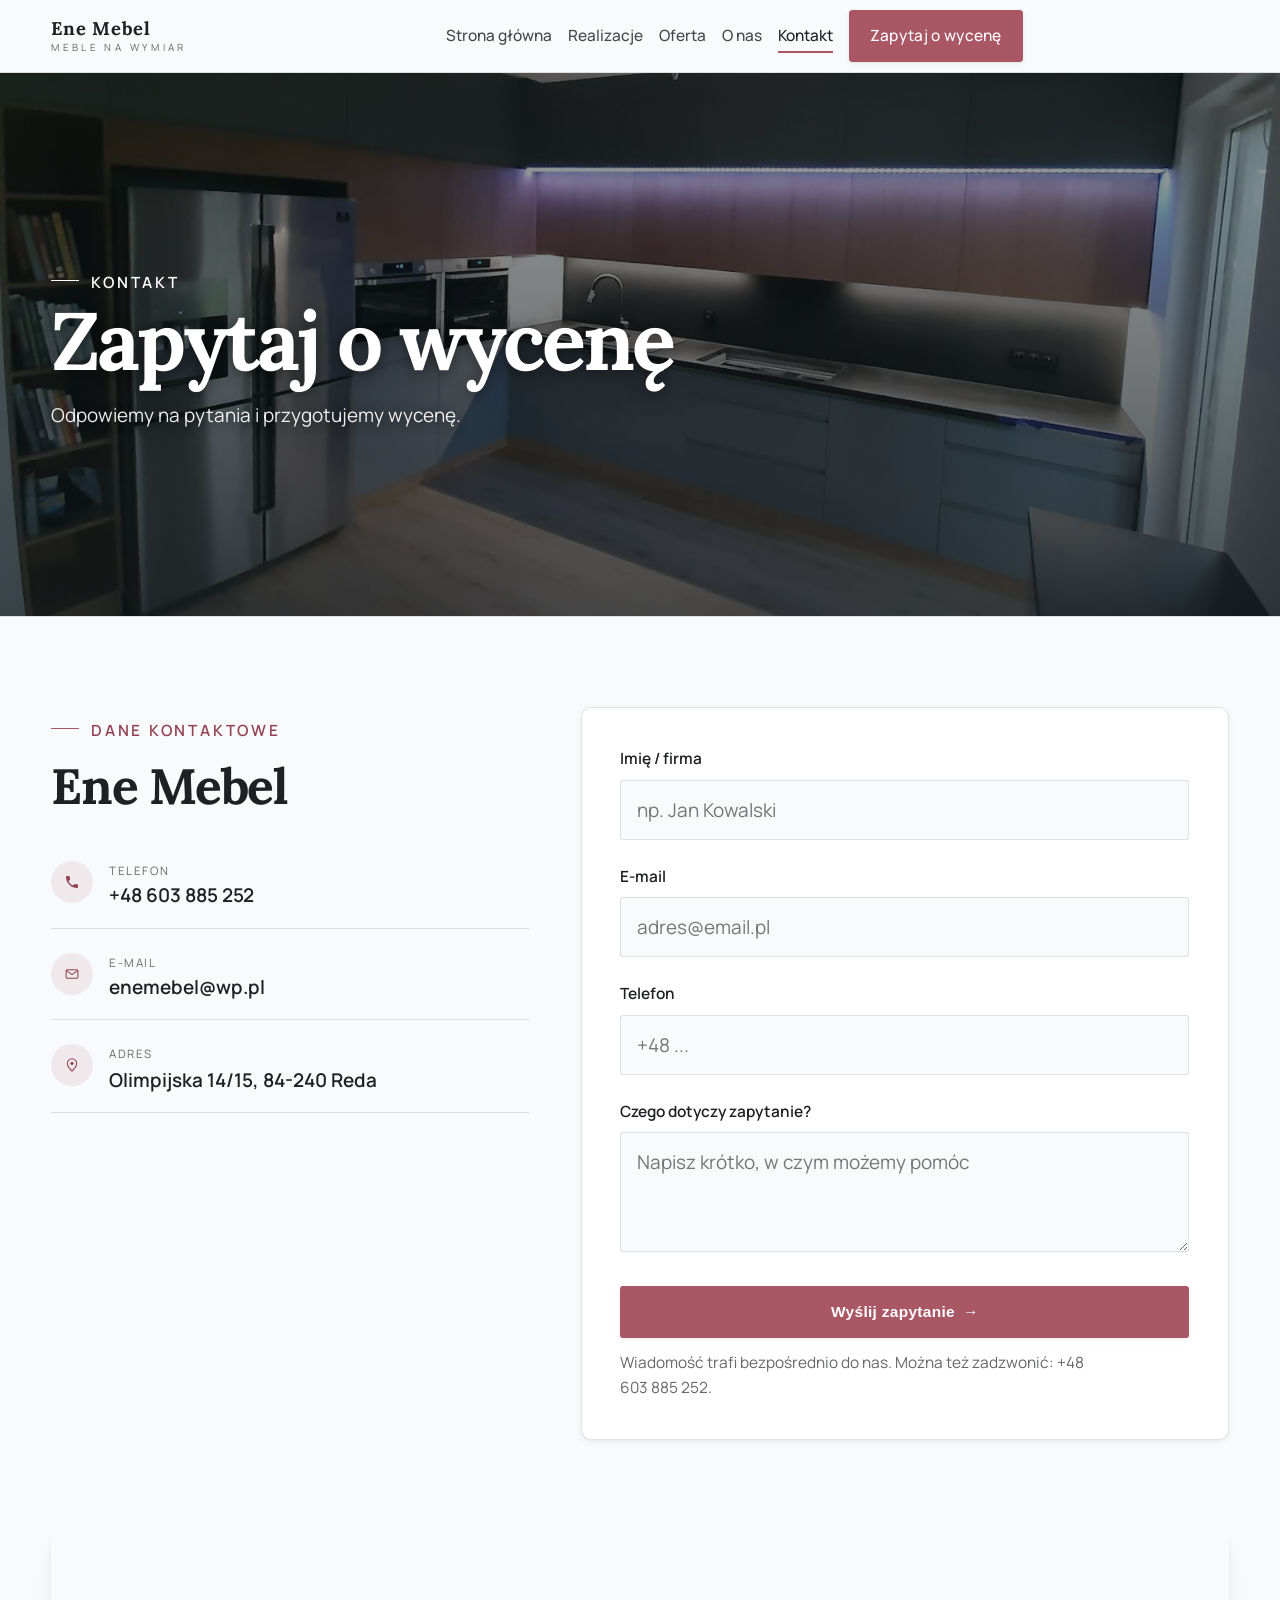
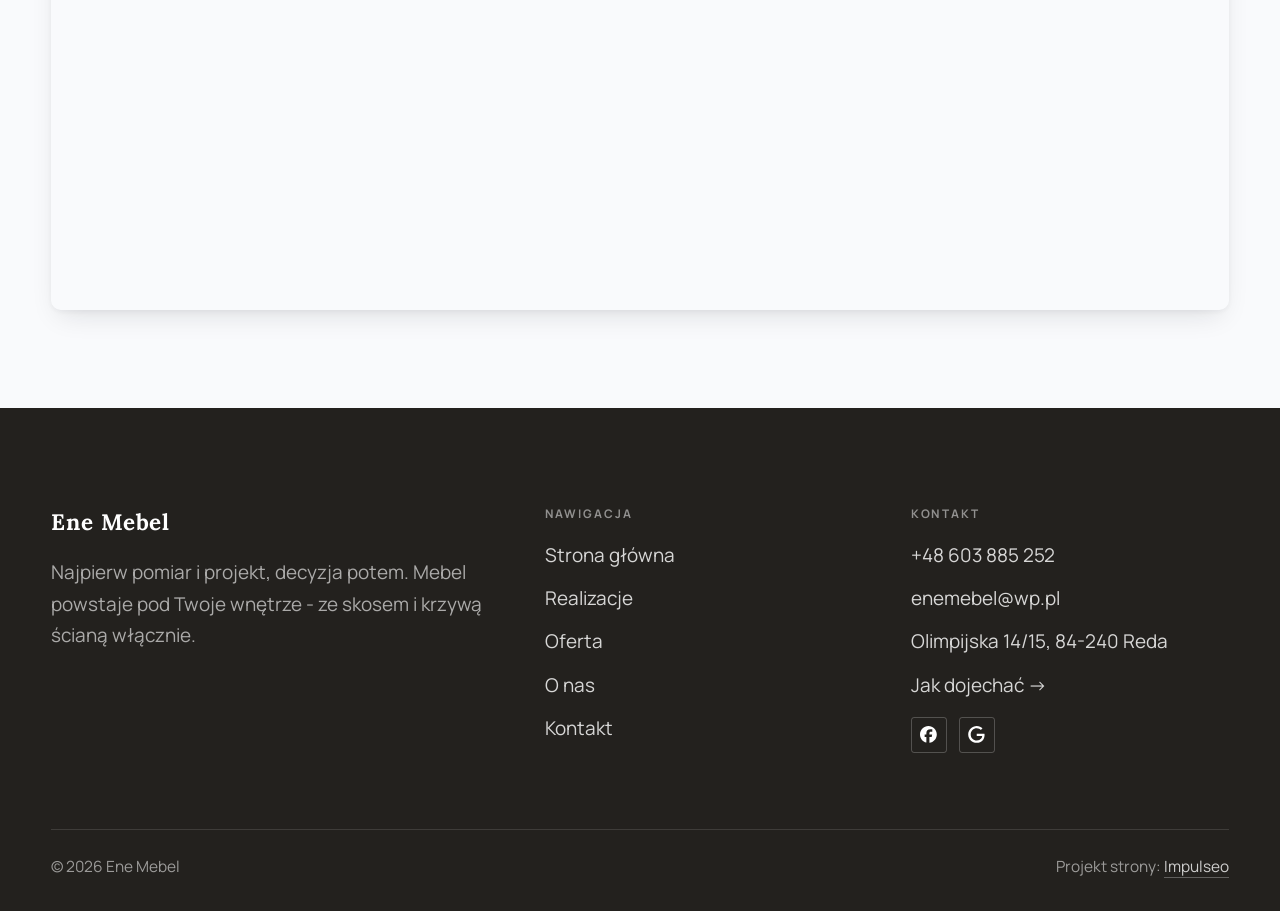
==== commit 1e550259: "[claude-edit][cmt:193a6251-eada-4bf0-9c90-b8688385c87e] Ekran ładowania z nazwą firmy + treść hero n" ====
--- a/kontakt.html
+++ b/kontakt.html
@@ -20,7 +20,7 @@
 <link rel="preconnect" href="https://fonts.googleapis.com">
 <link rel="preconnect" href="https://fonts.gstatic.com" crossorigin>
 <link href="https://fonts.googleapis.com/css2?family=Lora:wght@500;600;700&family=Manrope:wght@400;500;600&display=swap" rel="stylesheet">
-<link rel="stylesheet" href="assets/styles.css?v=919bf68e">
+<link rel="stylesheet" href="assets/styles.css?v=31c9390e">
 </head>
 <body>
 
@@ -117,6 +117,6 @@
 <div class="sticky-reserve"><a class="sr-book" href="kontakt.html">Zapytaj o wycenę</a><a class="sr-call" href="tel:+48603885252" aria-label="Zadzwoń"><svg class="ico-tel" width="16" height="16" viewBox="0 0 24 24" fill="none" aria-hidden="true"><path d="M6.6 10.8a15.5 15.5 0 0 0 6.6 6.6l2.2-2.2a1 1 0 0 1 1-.24 11.4 11.4 0 0 0 3.6.58 1 1 0 0 1 1 1V20a1 1 0 0 1-1 1A17 17 0 0 1 3 4a1 1 0 0 1 1-1h3.5a1 1 0 0 1 1 1c0 1.25.2 2.46.58 3.6a1 1 0 0 1-.25 1l-2.23 2.2Z" fill="currentColor"/></svg></a></div>
 <div class="demo-wazne" data-do="2026-10-04" data-cykl="3" hidden><svg class="dw-ico" width="13" height="13" viewBox="0 0 24 24" fill="none" aria-hidden="true"><circle cx="12" cy="12" r="8.6" stroke="currentColor" stroke-width="1.8"/><path d="M12 7.2V12l3.3 2" stroke="currentColor" stroke-width="1.8" stroke-linecap="round"/></svg><span class="dw-txt"></span></div>
 
-<script src="assets/main.js"></script>
+<script src="assets/main.js?v=23c2a1c6"></script>
 </body>
 </html>
--- a/assets/styles.css
+++ b/assets/styles.css
@@ -1674,3 +1674,87 @@
 .btn-accent{color:#fff}
 .nav .nav-links a.btn-accent{color:#fff}
 .btn-accent[data-accent-d],.cta-d .btn-accent{color:#fff}
+
+
+/* ============================================================
+   HERO NA ŚRODKU + EKRAN ŁADOWANIA Z NAZWĄ FIRMY (Szymon, 28.09.2026)
+   Doklejone na SAM KONIEC arkusza, żeby wygrać kaskadę z hero-fit i warstwą premium.
+   ============================================================ */
+
+/* ---------- 1) Treść hero na środku - poziomo i pionowo, na każdym ekranie ---------- */
+.hero-cine{align-items:center;text-align:center}
+.hero-cine .hero-copy{max-width:880px;margin-inline:auto;display:flex;flex-direction:column;align-items:center}
+.hero-cine .lead{margin-inline:auto}
+.hero-cine .hero-actions{justify-content:center;margin-top:min(var(--space-5),2.6svh)}
+.hero-cine h1,.hero-cine .lead{text-shadow:0 1px 26px rgba(0,0,0,.3)}
+/* Nazwa ma rozstrzelone litery, a odstęp dokłada się też ZA ostatnią literą - bez
+   wyrównania z lewej napis stałby o pół odstępu na lewo od środka. */
+.hero-cine .brandmark .bm-line>span{display:inline-block;padding-left:.14em}
+.bm-on .hero-cine .brandmark{transform-origin:center}
+/* Przyciemnienie pod tekst na środku: dotąd ciemna była lewa strona (tekst stał z lewej),
+   teraz najciemniej jest za napisem, a brzegi kadru zostają jasne - zdjęcie nadal widać. */
+.hero-cine::after{background:
+  radial-gradient(ellipse 62% 58% at 50% 50%,rgba(13,18,23,.66) 0%,rgba(13,18,23,.54) 55%,rgba(13,18,23,.36) 100%),
+  linear-gradient(180deg,rgba(13,18,23,.3) 0%,rgba(13,18,23,.06) 30%,rgba(13,18,23,.06) 66%,rgba(13,18,23,.42) 100%)}
+@media(max-width:680px){
+  .hero-cine{align-items:center}
+  .hero-cine::after{background:linear-gradient(180deg,rgba(13,18,23,.52) 0%,rgba(13,18,23,.62) 45%,rgba(13,18,23,.72) 100%)}
+  .hero-cine .wrap{padding-block:var(--space-8)}
+  .hero-cine .hero-actions{width:100%;flex-direction:column;align-items:center}
+  .hero-cine .hero-actions .btn{width:min(100%,320px);justify-content:center}
+}
+
+/* ---------- 2) EKRAN ŁADOWANIA: nazwa firmy + miarka milimetrowa ----------
+   Jasna kurtyna w kolorze papieru, na niej „Ene Mebel” i miarka (hasło strony to „co do
+   milimetra”). Nazwa zjeżdża DOKŁADNIE na miejsce nazwy w hero, potem kurtyna odjeżdża
+   w górę - na linii jej krawędzi ciemny napis przechodzi w biały, bo pod kurtyną stoi
+   już prawdziwa nazwa z hero. Jeden przedmiot przechodzi z papieru na zdjęcie.
+   Reguły ze skilla wejscie-na-strone: maska + rozmycie zamiast zwykłego fade, takty,
+   zero drop-shadow (iOS), kurtyna domyślnie WYŁĄCZONA - włącza ją skrypt w <head>,
+   gra RAZ na wizytę, ?intro w adresie odtwarza ją ponownie. */
+#intro{display:none}
+.intro-on #intro{display:block;position:fixed;inset:0;z-index:200;background:var(--paper);
+  clip-path:inset(0 0 0 0)}
+.intro-on.intro-out #intro{clip-path:inset(0 0 100% 0);pointer-events:none;
+  transition:clip-path .66s cubic-bezier(.66,0,.24,1)}
+#intro .intro-srodek{position:absolute;inset:0;display:flex;align-items:center;justify-content:center}
+#intro .intro-znak{display:inline-flex;flex-direction:column;align-items:stretch}
+#intro .intro-nazwa{display:block;font-family:var(--font-display);font-weight:600;
+  font-size:clamp(2.6rem,10.5vw,6.4rem);line-height:.95;letter-spacing:.14em;padding-left:.14em;
+  color:var(--ink);white-space:nowrap;text-align:center;transform-origin:50% 50%;
+  clip-path:inset(-30% 100% -30% -20%);filter:blur(14px);transform:scale(1.045)}
+.intro-gra #intro .intro-nazwa{clip-path:inset(-30% -20% -30% -20%);filter:blur(0);transform:scale(1);
+  transition:clip-path .55s cubic-bezier(.16,1,.3,1),filter .55s cubic-bezier(.16,1,.3,1),transform .7s cubic-bezier(.16,1,.3,1)}
+.intro-lot #intro .intro-nazwa{transform:translate(var(--i-dx,0px),var(--i-dy,0px)) scale(var(--i-s,1));
+  transition:transform .5s cubic-bezier(.16,.84,.44,1)}
+.intro-bez-celu #intro .intro-nazwa{opacity:0;transition:opacity .3s ease}
+#intro .intro-miarka{display:block;height:12px;margin-top:clamp(12px,1.5vw,20px);
+  background:
+    linear-gradient(var(--accent),var(--accent)) 0 100%/100% 1px no-repeat,
+    linear-gradient(var(--accent),var(--accent)) 100% 100%/1px 12px no-repeat,
+    repeating-linear-gradient(90deg,var(--accent) 0 1px,transparent 1px 60px) 0 100%/100% 12px no-repeat,
+    repeating-linear-gradient(90deg,var(--accent) 0 1px,transparent 1px 30px) 0 100%/100% 8px no-repeat,
+    repeating-linear-gradient(90deg,color-mix(in srgb,var(--accent) 55%,transparent) 0 1px,transparent 1px 6px) 0 100%/100% 5px no-repeat;
+  clip-path:inset(0 100% 0 0)}
+.intro-gra #intro .intro-miarka{clip-path:inset(0 0 0 0);transition:clip-path .46s cubic-bezier(.16,1,.3,1) .14s}
+.intro-lot #intro .intro-miarka{opacity:0;transition:opacity .22s ease}
+/* Reszta treści hero czeka pod kurtyną i wchodzi kaskadą, gdy kurtyna rusza.
+   Nazwa w hero stoi od początku - to w nią „wpada” napis z kurtyny.
+   !important tylko w stanie ukrytym: plakietka Google ma w HTML własne opacity:.92 (inline),
+   które inaczej wygrywa i plakietka wisi na zdjęciu przed resztą. Po starcie kurtyny wraca
+   jej naturalna wartość i przejście jedzie od zera do niej. */
+.intro-on:not(.intro-out) .hero-cine .hero-copy>*:not(.brandmark){opacity:0 !important;transform:translateY(16px)}
+.intro-on.intro-out .hero-cine .hero-copy>*:not(.brandmark){transform:none;
+  transition:opacity .7s ease,transform .8s cubic-bezier(.16,.84,.44,1)}
+.intro-on.intro-out .hero-cine .hero-copy>:nth-child(2){transition-delay:.2s}
+.intro-on.intro-out .hero-cine .hero-copy>:nth-child(3){transition-delay:.3s}
+.intro-on.intro-out .hero-cine .hero-copy>:nth-child(4){transition-delay:.4s}
+.intro-on.intro-out .hero-cine .hero-copy>:nth-child(5){transition-delay:.5s}
+/* Klasa TRWAŁA (nie schodzi razem z intro-on): wygaszone pojawianie się zdjęcia hero,
+   które inaczej grałoby pod kurtyną i kończyło się już na widoku (reguła 5b). */
+.intro-tlo .hero-cine>img{animation:none}
+@media (prefers-reduced-motion:reduce){
+  .intro-on #intro{display:none}
+  .intro-on .hero-cine .hero-copy>*{opacity:1 !important;transform:none !important}
+}
+@media print{#intro{display:none !important}}
